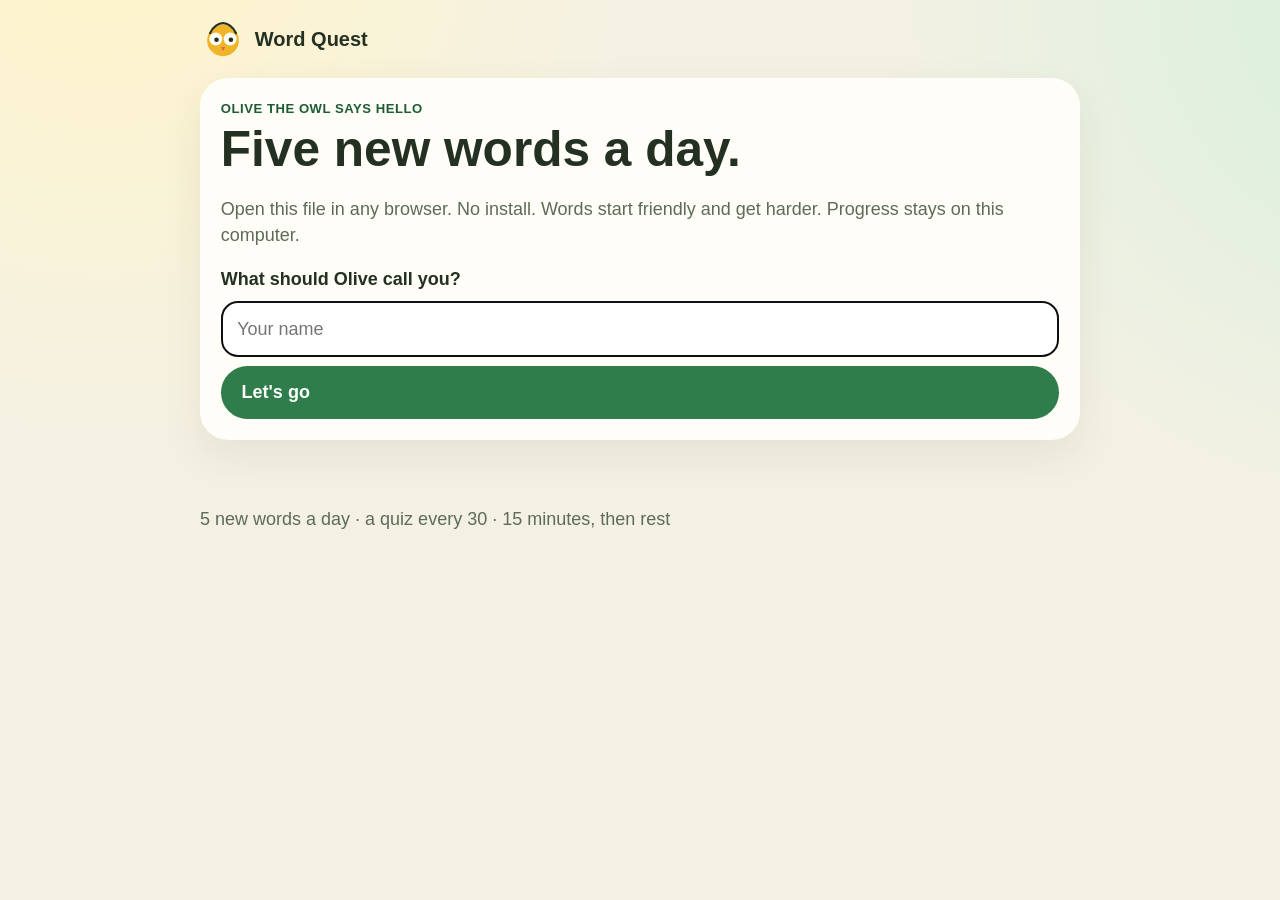
==== index.html @ 21a03671 "Put the playable Word Quest game in index.html. Opening that file in a browser runs the lesson, inst" ====
<!DOCTYPE html>
<html lang="en">
<head>
  <meta charset="utf-8">
  <meta name="viewport" content="width=device-width, initial-scale=1">
  <title>Word Quest</title>
  <link rel="icon" href="data:image/svg+xml,%3Csvg xmlns='http://www.w3.org/2000/svg' viewBox='0 0 64 64'%3E%3Ccircle cx='32' cy='34' r='22' fill='%23f0b429'/%3E%3Ccircle cx='22' cy='32' r='9' fill='%23fffdf8'/%3E%3Ccircle cx='42' cy='32' r='9' fill='%23fffdf8'/%3E%3Ccircle cx='23' cy='33' r='3.2' fill='%23243022'/%3E%3Ccircle cx='43' cy='33' r='3.2' fill='%23243022'/%3E%3Cpath d='M29 43h6l-3 6z' fill='%23e36a45'/%3E%3C/svg%3E">
  <style>
:root {
  --ink: #243022;
  --muted: #5d6b59;
  --paper: #f4f1e4;
  --card: #fffdf8;
  --line: #e3dcc4;
  --leaf: #2f7d4a;
  --leaf-dark: #1d5c34;
  --sun: #f0b429;
  --coral: #e36a45;
  --sky: #d9eef8;
  --shadow: 0 16px 40px rgba(70, 55, 20, 0.08);
}

* { box-sizing: border-box; }

body {
  margin: 0;
  min-height: 100vh;
  color: var(--ink);
  font-family: "Trebuchet MS", "Segoe UI", sans-serif;
  font-size: 1.125rem;
  line-height: 1.45;
  background:
    radial-gradient(circle at 8% -10%, #fff4c8 0, transparent 36%),
    radial-gradient(circle at 110% 0, #d7f0dc 0, transparent 32%),
    var(--paper);
}

button, input { font: inherit; }
button { cursor: pointer; }
a { color: var(--leaf-dark); }

.skip {
  position: absolute;
  left: 1rem;
  top: -4rem;
  background: var(--ink);
  color: white;
  padding: 0.5rem 0.8rem;
}

.skip:focus { top: 0.5rem; }

.top, main, .foot {
  max-width: 920px;
  margin: 0 auto;
  padding-left: 1.25rem;
  padding-right: 1.25rem;
}

.top {
  display: flex;
  align-items: center;
  gap: 0.8rem;
  flex-wrap: wrap;
  padding-top: 1rem;
}

.brand, .nav button, .linkish {
  background: none;
  border: 0;
  color: var(--ink);
  font-weight: 800;
}

.brand { display: flex; align-items: center; gap: 0.55rem; font-size: 1.25rem; padding: 0; }
.owl { width: 46px; height: 46px; }
.nav { display: flex; gap: 0.4rem; }
.nav button {
  background: rgba(255, 255, 255, 0.7);
  border-radius: 999px;
  padding: 0.35rem 0.8rem;
}

.timer {
  margin-left: auto;
  min-width: 148px;
  background: var(--card);
  border-radius: 18px;
  padding: 0.45rem 0.7rem 0.55rem;
  box-shadow: var(--shadow);
}
.timer-top { display: flex; justify-content: space-between; font-weight: 800; }
.track { margin-top: 0.35rem; height: 8px; background: #efe7d2; border-radius: 999px; overflow: hidden; }
.bar { height: 100%; width: 100%; background: var(--leaf); }
.timer.is-low strong, .timer.is-low .bar { color: var(--coral); }
.timer.is-low .bar { background: var(--coral); }

main { padding-top: 1rem; padding-bottom: 2rem; }

.card, .hero-card, .word-card {
  background: var(--card);
  border-radius: 28px;
  box-shadow: var(--shadow);
  padding: 1.3rem;
  margin: 0 0 1rem;
}

h1, h2, h3 { line-height: 1.15; margin: 0.2rem 0 0.6rem; }
h1 { font-size: clamp(2rem, 5vw, 3.1rem); }
.word { font-size: clamp(2.7rem, 8vw, 4.6rem); letter-spacing: -0.04em; margin: 0.2rem 0; }
.kicker { margin: 0; font-weight: 800; letter-spacing: 0.04em; text-transform: uppercase; font-size: 0.82rem; color: var(--leaf-dark); }
.lead, .muted { color: var(--muted); }
.streak { font-weight: 800; }

.primary, .secondary, .choice, .hear {
  border: 0;
  border-radius: 999px;
  font-weight: 800;
}
.primary, .secondary { display: inline-flex; padding: 0.85rem 1.3rem; text-decoration: none; }
.primary { background: var(--leaf); color: white; }
.secondary { background: var(--sky); color: var(--ink); }
.hear { background: var(--sun); padding: 0.45rem 0.9rem; }

.stack { display: grid; gap: 0.55rem; }
.stack label { font-weight: 800; }
input[type="text"], input[type="search"], input:not([type]) {
  width: 100%;
  padding: 0.8rem 0.9rem;
  border-radius: 16px;
  border: 2px solid var(--line);
}

.choices { display: grid; gap: 0.65rem; }
.choice {
  text-align: left;
  background: white;
  border: 2px solid var(--line);
  border-radius: 18px;
  padding: 0.9rem 1rem;
}
.choice:hover, .choice:focus-visible { border-color: var(--leaf); background: #f3fbf5; }
.choice.shake { animation: shake 0.35s linear; }

.banner { border-radius: 16px; padding: 0.75rem 0.9rem; font-weight: 800; }
.banner.good { background: #e5f7ea; }
.banner.level { background: #fff1c9; }
.banner.bad { background: #ffe4dc; }

.dots { list-style: none; display: flex; gap: 0.45rem; padding: 0; margin: 0 0 1rem; flex-wrap: wrap; }
.dots li {
  width: 2.1rem; height: 2.1rem; border-radius: 50%;
  display: grid; place-items: center; font-weight: 800; background: #efe6cf;
}
.dots li.done { background: var(--leaf); color: white; }
.dots li.now { background: var(--sun); }

.stat-row { display: grid; grid-template-columns: repeat(3, 1fr); gap: 0.7rem; margin-bottom: 1rem; }
.stat-row article { background: var(--card); border-radius: 22px; padding: 0.9rem; box-shadow: var(--shadow); }
.stat-row strong { display: block; font-size: 1.8rem; }
.stat-row span { color: var(--muted); font-weight: 700; }

.path { list-style: none; padding: 0; margin: 0.6rem 0 0; display: grid; grid-template-columns: repeat(3, 1fr); gap: 0.6rem; }
.path li { border: 2px dashed var(--line); border-radius: 18px; padding: 0.7rem; background: #fffaf0; }
.path li.current { border-style: solid; border-color: var(--leaf); background: #f1fbf4; }
.path li.locked { opacity: 0.55; }
.path b, .path span { display: block; }
.path span { color: var(--muted); }

.pips { display: flex; gap: 0.3rem; }
.pips i { width: 0.85rem; height: 0.85rem; border-radius: 50%; background: #eadfbe; display: block; }
.pips i.on { background: var(--leaf); }
.pron { margin: 0.2rem 0; font-weight: 800; color: var(--muted); }
blockquote, .example { margin: 1rem 0; padding: 0.8rem 1rem; background: var(--sky); border-radius: 18px; }
.peek summary { cursor: pointer; font-weight: 800; }
.chips { display: flex; flex-wrap: wrap; gap: 0.4rem; padding: 0; list-style: none; }
.chips li, .chips button { background: #f6f0df; border-radius: 999px; padding: 0.25rem 0.7rem; font-weight: 800; border: 0; }
.review { border-top: 1px solid var(--line); padding: 0.7rem 0; }
.review summary { cursor: pointer; font-weight: 800; font-size: 1.25rem; }
.result { margin: 0.7rem 0; border-radius: 16px; padding: 0.8rem 1rem; }
.result.ok { background: #f3faf4; }
.result.miss { background: #fff7f4; }
.foot { display: flex; justify-content: space-between; gap: 1rem; flex-wrap: wrap; color: var(--muted); padding-bottom: 2rem; }
.linkish { color: var(--leaf-dark); text-decoration: underline; padding: 0; }

.sparkle-layer { position: fixed; inset: 0; pointer-events: none; z-index: 30; overflow: hidden; }
.spark {
  position: fixed;
  font-size: 1.15rem;
  animation: burst 720ms ease-out forwards;
}
@keyframes burst {
  to { transform: translate(var(--dx), var(--dy)) scale(0.3) rotate(140deg); opacity: 0; }
}
@keyframes shake {
  20% { transform: translateX(-6px); }
  40% { transform: translateX(6px); }
  60% { transform: translateX(-4px); }
  80% { transform: translateX(4px); }
}

@media (max-width: 700px) {
  .stat-row, .path { grid-template-columns: 1fr; }
  .timer { margin-left: 0; }
}
@media (prefers-reduced-motion: reduce) {
  .spark, .choice.shake { animation: none; }
}

  </style>
</head>
<body>
  <div id="sparkles" class="sparkle-layer" aria-hidden="true"></div>
  <a class="skip" href="#app">Skip to the words</a>
  <header class="top">
    <button class="brand" type="button" data-go="home">
      <svg class="owl" viewBox="0 0 64 64" aria-hidden="true">
        <circle cx="32" cy="34" r="22" fill="#f0b429"/>
        <circle cx="22" cy="32" r="9" fill="#fffdf8"/>
        <circle cx="42" cy="32" r="9" fill="#fffdf8"/>
        <circle cx="23" cy="33" r="3.2" fill="#243022"/>
        <circle cx="43" cy="33" r="3.2" fill="#243022"/>
        <path d="M29 43h6l-3 6z" fill="#e36a45"/>
        <path d="M14 24c4-10 12-14 18-14s14 4 18 14" fill="none" stroke="#243022" stroke-width="3" stroke-linecap="round"/>
      </svg>
      <span>Word Quest</span>
    </button>
    <nav id="nav" class="nav" hidden aria-label="Pages"></nav>
    <div class="timer" id="timer" hidden>
      <div class="timer-top"><span>Time left</span><strong data-clock>15:00</strong></div>
      <div class="track" aria-hidden="true"><div class="bar" data-bar></div></div>
    </div>
  </header>
  <main id="app"></main>
  <footer class="foot">
    <p>5 new words a day · a quiz every 30 · 15 minutes, then rest</p>
    <p id="who"></p>
  </footer>
  <script>
var WORDQUEST_DATA = {"levels":{"1":{"name":"Seedling","emoji":"\ud83c\udf31","blurb":"Friendly words you can picture, hear, or feel."},"2":{"name":"Sprout","emoji":"\ud83c\udf3f","blurb":"A little richer, with stronger actions and feelings."},"3":{"name":"Explorer","emoji":"\ud83e\udded","blurb":"Bigger ideas you can use in stories and school."},"4":{"name":"Scholar","emoji":"\ud83d\udcda","blurb":"Precise words you will meet in class."},"5":{"name":"Champion","emoji":"\ud83c\udfc6","blurb":"Careful meanings for ideas that are harder to see."},"6":{"name":"Word Wizard","emoji":"\u2728","blurb":"Rare words that make a powerful vocabulary."}},"decoys":["A sandwich with too much mustard.","The sound a car makes when it will not start.","A pair of shoes that are both for the left foot.","A map of a pretend planet.","The rules for a game that nobody plays.","A pencil that only writes underwater.","A hat made entirely of spaghetti.","The last name of a famous mountain goat.","A clock that runs backward on purpose.","A song you can only hum on Tuesdays.","A backpack that eats homework for real.","The color of an invisible bicycle."],"words":[{"text":"bold","part_of_speech":"adjective","pronunciation":"BOLD","meaning":"Not afraid to stand out or try something.","tip":"Think: daring.","example":"It was bold of Mia to raise her hand first.","level":1,"sequence":1},{"text":"damp","part_of_speech":"adjective","pronunciation":"DAMP","meaning":"A little bit wet, but not soaking.","tip":"Think: slightly wet.","example":"The towel was still damp after the picnic.","level":1,"sequence":2},{"text":"cozy","part_of_speech":"adjective","pronunciation":"KOH-zee","meaning":"Warm, comfortable, and safe.","tip":"Think: snug.","example":"The cozy blanket made the storm feel far away.","level":1,"sequence":3},{"text":"feast","part_of_speech":"noun","pronunciation":"FEEST","meaning":"A big, special meal.","tip":"Think: a banquet.","example":"The family sat down to a feast after the game.","level":1,"sequence":4},{"text":"glance","part_of_speech":"noun","pronunciation":"GLANS","meaning":"A very quick look.","tip":"Think: a peek.","example":"A glance at the clock told Omar he was almost late.","level":1,"sequence":5},{"text":"brave","part_of_speech":"adjective","pronunciation":"BRAYV","meaning":"Ready to do something even when you feel scared.","tip":"Think: courageous.","example":"Sam was brave and read his poem to the whole class.","level":1,"sequence":6},{"text":"gentle","part_of_speech":"adjective","pronunciation":"JEN-tul","meaning":"Kind and soft, not rough.","tip":"Think: tender.","example":"Be gentle when you hold the new kitten.","level":1,"sequence":7},{"text":"honest","part_of_speech":"adjective","pronunciation":"ON-ist","meaning":"Telling the truth, even when it is hard.","tip":"Think: truthful.","example":"It was honest of Priya to say she broke the crayon.","level":1,"sequence":8},{"text":"giggle","part_of_speech":"verb","pronunciation":"GIG-ul","meaning":"To laugh in a silly, quiet way.","tip":"Think: a small laugh.","example":"The joke made the whole table giggle.","level":1,"sequence":9},{"text":"shiver","part_of_speech":"verb","pronunciation":"SHIV-er","meaning":"To shake a little because you are cold or nervous.","tip":"Think: tremble.","example":"I shiver when I first step into the pool.","level":1,"sequence":10},{"text":"whisper","part_of_speech":"verb","pronunciation":"WISS-per","meaning":"To speak very softly so only someone close can hear.","tip":"Think: murmur.","example":"Please whisper in the library so others can read.","level":1,"sequence":11},{"text":"clumsy","part_of_speech":"adjective","pronunciation":"KLUM-zee","meaning":"Likely to bump, drop, or trip by accident.","tip":"Think: awkward.","example":"My clumsy feet knocked over the water cup.","level":1,"sequence":12},{"text":"patient","part_of_speech":"adjective","pronunciation":"PAY-shunt","meaning":"Able to wait without getting upset.","tip":"Think: calm about waiting.","example":"The patient puppy sat until it was time for a treat.","level":1,"sequence":13},{"text":"scribble","part_of_speech":"verb","pronunciation":"SKRIB-ul","meaning":"To write or draw quickly in a messy way.","tip":"Think: scrawl.","example":"I scribble ideas in my notebook before I forget them.","level":1,"sequence":14},{"text":"gleam","part_of_speech":"noun","pronunciation":"GLEEM","meaning":"A small, bright shine.","tip":"Think: a glint.","example":"A gleam of sunlight bounced off the bike bell.","level":1,"sequence":15},{"text":"boast","part_of_speech":"verb","pronunciation":"BOHST","meaning":"To talk too proudly about yourself.","tip":"Think: brag.","example":"He started to boast about his score, and his friends sighed.","level":1,"sequence":16},{"text":"delight","part_of_speech":"noun","pronunciation":"dih-LITE","meaning":"A strong feeling of happiness.","tip":"Think: joy.","example":"The surprise cupcakes were a delight.","level":1,"sequence":17},{"text":"discover","part_of_speech":"verb","pronunciation":"dis-KUV-er","meaning":"To find something for the first time.","tip":"Think: find out.","example":"We discover a new trail every time we visit the park.","level":1,"sequence":18},{"text":"generous","part_of_speech":"adjective","pronunciation":"JEN-er-us","meaning":"Happy to share with others.","tip":"Think: giving.","example":"A generous friend split her snack without being asked.","level":1,"sequence":19},{"text":"huddle","part_of_speech":"verb","pronunciation":"HUD-ul","meaning":"To crowd close together.","tip":"Think: bunch up.","example":"The players huddle to hear the next play.","level":1,"sequence":20},{"text":"timid","part_of_speech":"adjective","pronunciation":"TIM-id","meaning":"Shy and a little afraid to speak up.","tip":"Think: shy.","example":"The timid cat watched the party from under the chair.","level":1,"sequence":21},{"text":"vivid","part_of_speech":"adjective","pronunciation":"VIV-id","meaning":"Very bright, clear, and full of color or detail.","tip":"Think: bright and clear.","example":"She told a vivid story about the lightning storm.","level":1,"sequence":22},{"text":"weary","part_of_speech":"adjective","pronunciation":"WEER-ee","meaning":"Very tired.","tip":"Think: worn out.","example":"After the hike, even the dog looked weary.","level":1,"sequence":23},{"text":"scarce","part_of_speech":"adjective","pronunciation":"SKAIRS","meaning":"Hard to find because there is not enough.","tip":"Think: rare.","example":"Empty seats were scarce at the championship game.","level":1,"sequence":24},{"text":"fragile","part_of_speech":"adjective","pronunciation":"FRAJ-ul","meaning":"Easy to break or hurt.","tip":"Think: delicate.","example":"The fragile ornament needed both hands.","level":1,"sequence":25},{"text":"predict","part_of_speech":"verb","pronunciation":"prih-DIKT","meaning":"To say what you think will happen next.","tip":"Think: forecast.","example":"Can you predict who will win the race?","level":1,"sequence":26},{"text":"splendid","part_of_speech":"adjective","pronunciation":"SPLEN-did","meaning":"Wonderful and impressive.","tip":"Think: magnificent.","example":"The choir gave a splendid concert.","level":1,"sequence":27},{"text":"nimble","part_of_speech":"adjective","pronunciation":"NIM-bul","meaning":"Quick, light, and able to move easily.","tip":"Think: agile.","example":"The nimble goalie reached the high corner.","level":1,"sequence":28},{"text":"curious","part_of_speech":"adjective","pronunciation":"KYUR-ee-us","meaning":"Wanting to know and learn more.","tip":"Think: inquisitive.","example":"A curious question can start a great project.","level":1,"sequence":29},{"text":"enormous","part_of_speech":"adjective","pronunciation":"ee-NOR-mus","meaning":"Very, very big.","tip":"Think: huge.","example":"An enormous pumpkin barely fit in the wagon.","level":1,"sequence":30},{"text":"ancient","part_of_speech":"adjective","pronunciation":"AYN-shunt","meaning":"Very, very old.","tip":"Think: from long ago.","example":"We saw ancient footprints pressed into the rock.","level":2,"sequence":1},{"text":"eager","part_of_speech":"adjective","pronunciation":"EE-ger","meaning":"Really wanting to do something right away.","tip":"Think: keen.","example":"The class was eager to open the science kits.","level":2,"sequence":2},{"text":"gloomy","part_of_speech":"adjective","pronunciation":"GLOO-mee","meaning":"Dark, or feeling sad and dull.","tip":"Think: dreary.","example":"A gloomy sky made the afternoon feel slow.","level":2,"sequence":3},{"text":"sturdy","part_of_speech":"adjective","pronunciation":"STUR-dee","meaning":"Strong and not easy to break or knock over.","tip":"Think: solid.","example":"The sturdy bridge did not shake when we crossed.","level":2,"sequence":4},{"text":"precious","part_of_speech":"adjective","pronunciation":"PRESH-us","meaning":"Very special and worth a lot to you.","tip":"Think: treasured.","example":"That photo is precious because Grandma is in it.","level":2,"sequence":5},{"text":"scatter","part_of_speech":"verb","pronunciation":"SKAT-er","meaning":"To throw or move things in many directions.","tip":"Think: spread out.","example":"Please do not scatter the puzzle pieces off the table.","level":2,"sequence":6},{"text":"brisk","part_of_speech":"adjective","pronunciation":"BRISK","meaning":"Quick, cool, and full of energy.","tip":"Think: energetic.","example":"A brisk walk woke everyone up before school.","level":2,"sequence":7},{"text":"drowsy","part_of_speech":"adjective","pronunciation":"DROW-zee","meaning":"Sleepy and ready to doze.","tip":"Think: sleepy.","example":"The warm bus made Jordan drowsy.","level":2,"sequence":8},{"text":"fierce","part_of_speech":"adjective","pronunciation":"FEERS","meaning":"Strong, wild, and intense.","tip":"Think: ferocious.","example":"A fierce wind pushed against the kite.","level":2,"sequence":9},{"text":"clutter","part_of_speech":"noun","pronunciation":"KLUT-er","meaning":"A messy pile of things in the way.","tip":"Think: mess.","example":"The clutter under the bed spilled into the room.","level":2,"sequence":10},{"text":"triumph","part_of_speech":"noun","pronunciation":"TRY-umf","meaning":"A great win or success.","tip":"Think: victory.","example":"Finishing the hard book was a triumph for Leo.","level":2,"sequence":11},{"text":"cautious","part_of_speech":"adjective","pronunciation":"KAW-shus","meaning":"Careful so you do not get hurt or make a mistake.","tip":"Think: careful.","example":"Be cautious on the wet gym floor.","level":2,"sequence":12},{"text":"vanish","part_of_speech":"verb","pronunciation":"VAN-ish","meaning":"To disappear suddenly.","tip":"Think: disappear.","example":"The rabbit seemed to vanish behind the bush.","level":2,"sequence":13},{"text":"emerge","part_of_speech":"verb","pronunciation":"ee-MERJ","meaning":"To come out where you can be seen.","tip":"Think: come out.","example":"Butterflies emerge when they leave the chrysalis.","level":2,"sequence":14},{"text":"quarrel","part_of_speech":"noun","pronunciation":"KWOR-ul","meaning":"An angry argument.","tip":"Think: a fight with words.","example":"A quarrel over the last cookie ended when they split it.","level":2,"sequence":15},{"text":"absurd","part_of_speech":"adjective","pronunciation":"ub-SURD","meaning":"So silly it does not make sense.","tip":"Think: ridiculous.","example":"The idea of a homework-eating dog is absurd.","level":2,"sequence":16},{"text":"gradual","part_of_speech":"adjective","pronunciation":"GRAD-joo-ul","meaning":"Happening slowly, a little at a time.","tip":"Think: step by step.","example":"The sky made a gradual change from blue to gold.","level":2,"sequence":17},{"text":"thorough","part_of_speech":"adjective","pronunciation":"THUR-oh","meaning":"Complete and careful, without skipping parts.","tip":"Think: complete.","example":"A thorough check found the missing permission slip.","level":2,"sequence":18},{"text":"uneasy","part_of_speech":"adjective","pronunciation":"un-EE-zee","meaning":"A little worried or uncomfortable.","tip":"Think: unsettled.","example":"The creak in the hallway made me uneasy.","level":2,"sequence":19},{"text":"reluctant","part_of_speech":"adjective","pronunciation":"rih-LUK-tunt","meaning":"Not wanting to do something.","tip":"Think: unwilling.","example":"I was reluctant to jump, but the water looked fun.","level":2,"sequence":20},{"text":"imitate","part_of_speech":"verb","pronunciation":"IM-ih-tayt","meaning":"To copy the way someone acts or sounds.","tip":"Think: copy.","example":"Parrots can imitate a whistle almost perfectly.","level":2,"sequence":21},{"text":"linger","part_of_speech":"verb","pronunciation":"LING-ger","meaning":"To stay somewhere longer than you need to.","tip":"Think: stay on.","example":"Fans linger by the field to cheer one more time.","level":2,"sequence":22},{"text":"abundant","part_of_speech":"adjective","pronunciation":"uh-BUN-dunt","meaning":"More than enough; plentiful.","tip":"Think: plentiful.","example":"Apples were abundant after the rainy spring.","level":2,"sequence":23},{"text":"peculiar","part_of_speech":"adjective","pronunciation":"puh-KYOO-lyur","meaning":"Strange or unusual in an interesting way.","tip":"Think: odd.","example":"The soup had a peculiar smell, like cinnamon and pickles.","level":2,"sequence":24},{"text":"hesitate","part_of_speech":"verb","pronunciation":"HEZ-ih-tayt","meaning":"To pause because you are not sure.","tip":"Think: pause.","example":"Do not hesitate to ask if the directions are confusing.","level":2,"sequence":25},{"text":"mischievous","part_of_speech":"adjective","pronunciation":"MIS-chuh-vus","meaning":"Playfully naughty.","tip":"Think: up to tricks.","example":"The mischievous puppy hid one shoe under the couch.","level":2,"sequence":26},{"text":"frantic","part_of_speech":"adjective","pronunciation":"FRAN-tik","meaning":"Wildly hurried or worried.","tip":"Think: panicked.","example":"We made a frantic search for the lost library book.","level":2,"sequence":27},{"text":"ordeal","part_of_speech":"noun","pronunciation":"or-DEEL","meaning":"A very hard experience you have to get through.","tip":"Think: a tough trial.","example":"Moving schools felt like an ordeal until he found friends.","level":2,"sequence":28},{"text":"yearn","part_of_speech":"verb","pronunciation":"YURN","meaning":"To want something very deeply.","tip":"Think: long for.","example":"On rainy days I yearn for the sunny soccer field.","level":2,"sequence":29},{"text":"jubilant","part_of_speech":"adjective","pronunciation":"JOO-buh-lunt","meaning":"Full of joy and ready to celebrate.","tip":"Think: overjoyed.","example":"The jubilant team sang all the way back to the bus.","level":2,"sequence":30},{"text":"observe","part_of_speech":"verb","pronunciation":"ub-ZURV","meaning":"To watch carefully so you notice details.","tip":"Think: watch closely.","example":"Scientists observe how the plants lean toward the window.","level":3,"sequence":1},{"text":"dramatic","part_of_speech":"adjective","pronunciation":"druh-MAT-ik","meaning":"Sudden, exciting, or full of strong feeling.","tip":"Think: theatrical.","example":"The play had a dramatic ending with the lights going out.","level":3,"sequence":2},{"text":"evidence","part_of_speech":"noun","pronunciation":"EV-ih-duns","meaning":"Facts or clues that show something is true.","tip":"Think: proof.","example":"Muddy footprints were evidence that someone used the side door.","level":3,"sequence":3},{"text":"consequence","part_of_speech":"noun","pronunciation":"KON-sih-kwens","meaning":"What happens because of an action.","tip":"Think: a result.","example":"A consequence of skipping practice is a slower race.","level":3,"sequence":4},{"text":"accurate","part_of_speech":"adjective","pronunciation":"AK-yuh-rit","meaning":"Exactly right, with no mistakes.","tip":"Think: correct.","example":"An accurate measurement helps the bridge stay straight.","level":3,"sequence":5},{"text":"unique","part_of_speech":"adjective","pronunciation":"yoo-NEEK","meaning":"One of a kind; nothing else is exactly like it.","tip":"Think: unlike any other.","example":"Your fingerprint is unique.","level":3,"sequence":6},{"text":"humble","part_of_speech":"adjective","pronunciation":"HUM-bul","meaning":"Not showing off, even if you are good at something.","tip":"Think: modest.","example":"The humble captain thanked the whole team for the win.","level":3,"sequence":7},{"text":"genuine","part_of_speech":"adjective","pronunciation":"JEN-yoo-in","meaning":"Real and sincere, not fake.","tip":"Think: sincere.","example":"She gave a genuine apology and helped clean up.","level":3,"sequence":8},{"text":"persuade","part_of_speech":"verb","pronunciation":"per-SWAYD","meaning":"To give reasons that convince someone.","tip":"Think: convince.","example":"Can you persuade the group to try your game idea?","level":3,"sequence":9},{"text":"tactic","part_of_speech":"noun","pronunciation":"TAK-tik","meaning":"A planned way of reaching a goal.","tip":"Think: a strategy.","example":"Passing to the open player was a smart tactic.","level":3,"sequence":10},{"text":"ambitious","part_of_speech":"adjective","pronunciation":"am-BISH-us","meaning":"Wanting to reach a big goal.","tip":"Think: reaching high.","example":"The ambitious project was a model of the whole town.","level":3,"sequence":11},{"text":"diligent","part_of_speech":"adjective","pronunciation":"DIL-ih-junt","meaning":"Working carefully and steadily.","tip":"Think: hardworking.","example":"Diligent practice turned the wobbly song into music.","level":3,"sequence":12},{"text":"optimistic","part_of_speech":"adjective","pronunciation":"op-tuh-MIS-tik","meaning":"Expecting things to turn out well.","tip":"Think: hopeful.","example":"Even after the rain delay, the coach stayed optimistic.","level":3,"sequence":13},{"text":"compassionate","part_of_speech":"adjective","pronunciation":"kum-PASH-uh-nit","meaning":"Caring when someone else is hurting.","tip":"Think: kindhearted.","example":"A compassionate classmate sat with the new student at lunch.","level":3,"sequence":14},{"text":"anticipate","part_of_speech":"verb","pronunciation":"an-TISS-ih-payt","meaning":"To expect something and get ready for it.","tip":"Think: prepare for.","example":"We anticipate a big crowd, so we set extra chairs.","level":3,"sequence":15},{"text":"contradict","part_of_speech":"verb","pronunciation":"kon-truh-DIKT","meaning":"To say the opposite of what someone else said.","tip":"Think: disagree with.","example":"Please do not contradict the safety rule about helmets.","level":3,"sequence":16},{"text":"justify","part_of_speech":"verb","pronunciation":"JUS-tuh-fy","meaning":"To give a good reason for something.","tip":"Think: defend with a reason.","example":"How can you justify spending all your allowance on stickers?","level":3,"sequence":17},{"text":"solemn","part_of_speech":"adjective","pronunciation":"SOL-um","meaning":"Very serious and quiet.","tip":"Think: grave.","example":"The hall was solemn during the moment of silence.","level":3,"sequence":18},{"text":"resent","part_of_speech":"verb","pronunciation":"rih-ZENT","meaning":"To feel upset that something is unfair.","tip":"Think: feel bitter about.","example":"I resent doing every chore while my brother plays.","level":3,"sequence":19},{"text":"versatile","part_of_speech":"adjective","pronunciation":"VUR-suh-til","meaning":"Able to do many different things well.","tip":"Think: flexible.","example":"A versatile player can defend and shoot.","level":3,"sequence":20},{"text":"elaborate","part_of_speech":"adjective","pronunciation":"ih-LAB-uh-rit","meaning":"Having lots of careful details.","tip":"Think: detailed.","example":"The elaborate costume had lights sewn into the cape.","level":3,"sequence":21},{"text":"illuminate","part_of_speech":"verb","pronunciation":"ih-LOO-mih-nayt","meaning":"To light something up, or to make an idea clear.","tip":"Think: light up.","example":"Lanterns illuminate the path through the camp.","level":3,"sequence":22},{"text":"persevere","part_of_speech":"verb","pronunciation":"pur-suh-VEER","meaning":"To keep trying even when it is hard.","tip":"Think: persist.","example":"If the code fails, persevere and test one piece at a time.","level":3,"sequence":23},{"text":"plausible","part_of_speech":"adjective","pronunciation":"PLAW-zih-bul","meaning":"Seeming possible and believable.","tip":"Think: reasonable.","example":"A broken alarm is a plausible reason for being late.","level":3,"sequence":24},{"text":"impartial","part_of_speech":"adjective","pronunciation":"im-PAR-shul","meaning":"Fair to everyone and not taking sides.","tip":"Think: neutral.","example":"An impartial judge listens to both teams.","level":3,"sequence":25},{"text":"nostalgic","part_of_speech":"adjective","pronunciation":"nuh-STAL-jik","meaning":"Wishing for a happy time in the past.","tip":"Think: wistful about the past.","example":"Old class photos made the teacher nostalgic.","level":3,"sequence":26},{"text":"bewilder","part_of_speech":"verb","pronunciation":"bih-WIL-der","meaning":"To confuse someone a lot.","tip":"Think: puzzle completely.","example":"The twisting instructions bewilder anyone who skips a step.","level":3,"sequence":27},{"text":"meticulous","part_of_speech":"adjective","pronunciation":"muh-TIK-yuh-lus","meaning":"Extremely careful about small details.","tip":"Think: painstaking.","example":"The meticulous drawing showed every scale on the dragon.","level":3,"sequence":28},{"text":"formidable","part_of_speech":"adjective","pronunciation":"FOR-mih-duh-bul","meaning":"Impressive and difficult to beat because it is so strong.","tip":"Think: daunting.","example":"The final level is a formidable maze.","level":3,"sequence":29},{"text":"interpret","part_of_speech":"verb","pronunciation":"in-TUR-prit","meaning":"To explain what something means.","tip":"Think: explain the meaning.","example":"How do you interpret the ending of the story?","level":3,"sequence":30},{"text":"clarify","part_of_speech":"verb","pronunciation":"KLAIR-ih-fy","meaning":"To make something easier to understand.","tip":"Think: make clear.","example":"Can you clarify which page we should read?","level":4,"sequence":1},{"text":"abrupt","part_of_speech":"adjective","pronunciation":"uh-BRUPT","meaning":"Sudden and unexpected.","tip":"Think: sudden.","example":"The song came to an abrupt stop when the power blinked.","level":4,"sequence":2},{"text":"convey","part_of_speech":"verb","pronunciation":"kun-VAY","meaning":"To communicate an idea or feeling.","tip":"Think: get across.","example":"Her smile helped convey that she was proud, not angry.","level":4,"sequence":3},{"text":"emphasize","part_of_speech":"verb","pronunciation":"EM-fuh-size","meaning":"To show that something is especially important.","tip":"Think: stress.","example":"The teacher will emphasize the safety steps before the lab.","level":4,"sequence":4},{"text":"feasible","part_of_speech":"adjective","pronunciation":"FEE-zih-bul","meaning":"Possible to do with the time and tools you have.","tip":"Think: doable.","example":"Building a small robot in a week is feasible if we share jobs.","level":4,"sequence":5},{"text":"relevant","part_of_speech":"adjective","pronunciation":"REL-uh-vunt","meaning":"Connected to the topic that matters right now.","tip":"Think: to the point.","example":"Please keep your example relevant to the question.","level":4,"sequence":6},{"text":"significant","part_of_speech":"adjective","pronunciation":"sig-NIF-ih-kunt","meaning":"Important enough to matter.","tip":"Think: major.","example":"A significant change in the plan means we start over.","level":4,"sequence":7},{"text":"perspective","part_of_speech":"noun","pronunciation":"per-SPEK-tiv","meaning":"A way of looking at something.","tip":"Think: point of view.","example":"From the baby's perspective, the chair is a mountain.","level":4,"sequence":8},{"text":"concise","part_of_speech":"adjective","pronunciation":"kun-SISE","meaning":"Saying what you mean in just a few words.","tip":"Think: brief and clear.","example":"A concise answer can be better than a long one.","level":4,"sequence":9},{"text":"coherent","part_of_speech":"adjective","pronunciation":"koh-HEER-unt","meaning":"Clear and connected from start to finish.","tip":"Think: logical.","example":"Her coherent speech moved from problem to plan to result.","level":4,"sequence":10},{"text":"credible","part_of_speech":"adjective","pronunciation":"KRED-ih-bul","meaning":"Believable and trustworthy.","tip":"Think: believable.","example":"A credible report names where the facts came from.","level":4,"sequence":11},{"text":"articulate","part_of_speech":"adjective","pronunciation":"ar-TIK-yuh-lit","meaning":"Able to explain ideas clearly.","tip":"Think: well-spoken.","example":"An articulate guide made the museum easy to follow.","level":4,"sequence":12},{"text":"analogy","part_of_speech":"noun","pronunciation":"uh-NAL-uh-jee","meaning":"A comparison that helps explain an idea.","tip":"Think: a comparison.","example":"The teacher used an analogy between the heart and a pump.","level":4,"sequence":13},{"text":"imply","part_of_speech":"verb","pronunciation":"im-PLY","meaning":"To suggest something without saying it directly.","tip":"Think: hint.","example":"Dark clouds imply that we should bring jackets.","level":4,"sequence":14},{"text":"deduce","part_of_speech":"verb","pronunciation":"dih-DOOS","meaning":"To figure something out from clues.","tip":"Think: conclude.","example":"From the muddy cleats, we can deduce who played outside.","level":4,"sequence":15},{"text":"hypothesis","part_of_speech":"noun","pronunciation":"hy-POTH-uh-sis","meaning":"A careful guess you can test.","tip":"Think: a testable idea.","example":"My hypothesis is that plants grow faster in the sunny window.","level":4,"sequence":16},{"text":"objective","part_of_speech":"adjective","pronunciation":"ub-JEK-tiv","meaning":"Based on facts, not personal feelings.","tip":"Think: fair and factual.","example":"A good referee is objective and does not favor one team.","level":4,"sequence":17},{"text":"tentative","part_of_speech":"adjective","pronunciation":"TEN-tuh-tiv","meaning":"Not final; still unsure.","tip":"Think: provisional.","example":"We made a tentative plan in case the rain stops.","level":4,"sequence":18},{"text":"subtle","part_of_speech":"adjective","pronunciation":"SUT-ul","meaning":"Not obvious; you notice it only if you look closely.","tip":"Think: understated.","example":"There is a subtle difference between the two shades of blue.","level":4,"sequence":19},{"text":"speculate","part_of_speech":"verb","pronunciation":"SPEK-yuh-layt","meaning":"To guess without having all the facts.","tip":"Think: guess.","example":"Do not speculate about the ending until you finish the book.","level":4,"sequence":20},{"text":"inevitable","part_of_speech":"adjective","pronunciation":"in-EV-ih-tuh-bul","meaning":"Sure to happen; it cannot be avoided.","tip":"Think: unavoidable.","example":"If you never charge the tablet, a dead battery is inevitable.","level":4,"sequence":21},{"text":"intricate","part_of_speech":"adjective","pronunciation":"IN-trih-kit","meaning":"Full of many small, connected parts.","tip":"Think: complex.","example":"The intricate knot took patience to untie.","level":4,"sequence":22},{"text":"negotiate","part_of_speech":"verb","pronunciation":"nih-GOH-shee-ayt","meaning":"To talk until both sides can agree.","tip":"Think: work out a deal.","example":"The siblings negotiate who washes dishes and who dries.","level":4,"sequence":23},{"text":"ambiguous","part_of_speech":"adjective","pronunciation":"am-BIG-yoo-us","meaning":"Unclear because it could mean more than one thing.","tip":"Think: unclear.","example":"The note was ambiguous, so nobody knew which field to use.","level":4,"sequence":24},{"text":"advocate","part_of_speech":"verb","pronunciation":"AD-vuh-kayt","meaning":"To speak up in support of a person or idea.","tip":"Think: support publicly.","example":"The class will advocate for a longer recess.","level":4,"sequence":25},{"text":"scrutinize","part_of_speech":"verb","pronunciation":"SKROO-tuh-nize","meaning":"To examine something very carefully.","tip":"Think: inspect closely.","example":"Scrutinize the map before you choose a trail.","level":4,"sequence":26},{"text":"undermine","part_of_speech":"verb","pronunciation":"un-der-MINE","meaning":"To slowly weaken something.","tip":"Think: weaken from below.","example":"Whispering during speeches can undermine the speaker's confidence.","level":4,"sequence":27},{"text":"validate","part_of_speech":"verb","pronunciation":"VAL-ih-dayt","meaning":"To show that something is true or acceptable.","tip":"Think: confirm.","example":"The second experiment helped validate our results.","level":4,"sequence":28},{"text":"bias","part_of_speech":"noun","pronunciation":"BY-us","meaning":"An unfair lean toward one side.","tip":"Think: prejudice.","example":"A bias for your best friend can make a game unfair.","level":4,"sequence":29},{"text":"lucid","part_of_speech":"adjective","pronunciation":"LOO-sid","meaning":"Clear and easy to understand.","tip":"Think: crystal clear.","example":"Her lucid directions got us to the museum without a wrong turn.","level":4,"sequence":30},{"text":"acquire","part_of_speech":"verb","pronunciation":"uh-KWIRE","meaning":"To get or gain something, often by effort.","tip":"Think: obtain.","example":"You acquire new skills each time you practice.","level":5,"sequence":1},{"text":"enhance","part_of_speech":"verb","pronunciation":"en-HANS","meaning":"To improve something or make it better.","tip":"Think: improve.","example":"A strong title can enhance a story.","level":5,"sequence":2},{"text":"crucial","part_of_speech":"adjective","pronunciation":"KROO-shul","meaning":"Extremely important.","tip":"Think: essential.","example":"Water is crucial on a long hike.","level":5,"sequence":3},{"text":"depict","part_of_speech":"verb","pronunciation":"dih-PIKT","meaning":"To show or describe something in a picture or story.","tip":"Think: portray.","example":"The mural will depict kids planting trees.","level":5,"sequence":4},{"text":"conventional","part_of_speech":"adjective","pronunciation":"kun-VEN-shuh-nul","meaning":"Following the usual way of doing something.","tip":"Think: traditional.","example":"A conventional sandwich uses bread, but wraps are fun too.","level":5,"sequence":5},{"text":"comprehensive","part_of_speech":"adjective","pronunciation":"kom-prih-HEN-siv","meaning":"Including nearly everything important.","tip":"Think: complete.","example":"The comprehensive checklist named every supply for camp.","level":5,"sequence":6},{"text":"dilemma","part_of_speech":"noun","pronunciation":"dih-LEM-uh","meaning":"A choice between two difficult options.","tip":"Think: a tough choice.","example":"Sharing one ticket was a dilemma for the two friends.","level":5,"sequence":7},{"text":"deter","part_of_speech":"verb","pronunciation":"dih-TUR","meaning":"To discourage someone from doing something.","tip":"Think: discourage.","example":"A loud alarm can deter a raccoon from the trash bin.","level":5,"sequence":8},{"text":"eloquent","part_of_speech":"adjective","pronunciation":"EL-uh-kwunt","meaning":"Speaking in a clear, beautiful, and persuasive way.","tip":"Think: gracefully persuasive.","example":"Her eloquent speech changed the vote.","level":5,"sequence":9},{"text":"enduring","part_of_speech":"adjective","pronunciation":"en-DOOR-ing","meaning":"Lasting for a long time.","tip":"Think: long-lasting.","example":"Their enduring friendship started in kindergarten.","level":5,"sequence":10},{"text":"abstract","part_of_speech":"adjective","pronunciation":"AB-strakt","meaning":"About ideas, not physical things you can touch.","tip":"Think: not concrete.","example":"Fairness is an abstract idea, but you can see it in a fair game.","level":5,"sequence":11},{"text":"adept","part_of_speech":"adjective","pronunciation":"uh-DEPT","meaning":"Very skilled at something.","tip":"Think: expert.","example":"She is adept at solving the cube in under a minute.","level":5,"sequence":12},{"text":"benevolent","part_of_speech":"adjective","pronunciation":"buh-NEV-uh-lunt","meaning":"Wanting to do good for others.","tip":"Think: kindly.","example":"A benevolent neighbor shovels the sidewalk for everyone.","level":5,"sequence":13},{"text":"candid","part_of_speech":"adjective","pronunciation":"KAN-did","meaning":"Honest and open, even when it is uncomfortable.","tip":"Think: frank.","example":"Give me your candid opinion of the story's ending.","level":5,"sequence":14},{"text":"concur","part_of_speech":"verb","pronunciation":"kun-KUR","meaning":"To agree.","tip":"Think: agree.","example":"The judges concur that both projects deserve a ribbon.","level":5,"sequence":15},{"text":"contemplate","part_of_speech":"verb","pronunciation":"KON-tem-playt","meaning":"To think about something deeply.","tip":"Think: ponder.","example":"I contemplate my move before I touch a chess piece.","level":5,"sequence":16},{"text":"criterion","part_of_speech":"noun","pronunciation":"kry-TEER-ee-un","meaning":"A standard you use to judge something.","tip":"Think: a standard.","example":"One criterion for the poster contest is neat lettering.","level":5,"sequence":17},{"text":"deficient","part_of_speech":"adjective","pronunciation":"dih-FISH-unt","meaning":"Missing something that is needed.","tip":"Think: lacking.","example":"A lunch with no protein is deficient for a long practice.","level":5,"sequence":18},{"text":"discreet","part_of_speech":"adjective","pronunciation":"dih-SKEET","meaning":"Careful not to attract attention or embarrass someone.","tip":"Think: tactful. Not the same as discrete.","example":"Be discreet if you remind a friend about a zipper.","level":5,"sequence":19},{"text":"anomaly","part_of_speech":"noun","pronunciation":"uh-NOM-uh-lee","meaning":"Something that does not fit the usual pattern.","tip":"Think: an odd exception.","example":"Snow in June would be an anomaly here.","level":5,"sequence":20},{"text":"apprehensive","part_of_speech":"adjective","pronunciation":"ap-rih-HEN-siv","meaning":"Nervous about what might happen.","tip":"Think: uneasy.","example":"I feel apprehensive before the spelling bee, then I breathe.","level":5,"sequence":21},{"text":"arbitrary","part_of_speech":"adjective","pronunciation":"AR-bih-trair-ee","meaning":"Chosen for no clear reason.","tip":"Think: random.","example":"The rule felt arbitrary because nobody could explain it.","level":5,"sequence":22},{"text":"alleviate","part_of_speech":"verb","pronunciation":"uh-LEE-vee-ayt","meaning":"To make pain or trouble less severe.","tip":"Think: ease.","example":"A cold cloth can alleviate a headache.","level":5,"sequence":23},{"text":"adversity","part_of_speech":"noun","pronunciation":"ad-VER-sih-tee","meaning":"A hard time or serious difficulty.","tip":"Think: hardship.","example":"The team showed heart during adversity, even after two losses.","level":5,"sequence":24},{"text":"aesthetic","part_of_speech":"adjective","pronunciation":"es-THET-ik","meaning":"Related to beauty and how things look.","tip":"Think: artistic.","example":"The poster has a strong aesthetic of bright shapes.","level":5,"sequence":25},{"text":"complacent","part_of_speech":"adjective","pronunciation":"kum-PLAY-sunt","meaning":"Too satisfied, so you stop trying to improve.","tip":"Think: smug and stuck.","example":"Do not get complacent after one good grade.","level":5,"sequence":26},{"text":"empirical","part_of_speech":"adjective","pronunciation":"em-PEER-ih-kul","meaning":"Based on what you can observe or test.","tip":"Think: from evidence.","example":"We need empirical results, not just a guess.","level":5,"sequence":27},{"text":"ephemeral","part_of_speech":"adjective","pronunciation":"ih-FEM-er-ul","meaning":"Lasting for only a short time.","tip":"Think: fleeting.","example":"Chalk art is ephemeral because the rain washes it away.","level":5,"sequence":28},{"text":"conspicuous","part_of_speech":"adjective","pronunciation":"kun-SPIK-yoo-us","meaning":"Very easy to notice.","tip":"Think: obvious.","example":"The red backpack was conspicuous in the pile of black ones.","level":5,"sequence":29},{"text":"exacerbate","part_of_speech":"verb","pronunciation":"ig-ZAS-er-bayt","meaning":"To make a problem worse.","tip":"Think: worsen.","example":"Scratching a mosquito bite can exacerbate the itch.","level":5,"sequence":30},{"text":"wary","part_of_speech":"adjective","pronunciation":"WAIR-ee","meaning":"Careful because you sense possible trouble.","tip":"Think: watchful.","example":"Be wary of a link that asks for your password.","level":6,"sequence":1},{"text":"mundane","part_of_speech":"adjective","pronunciation":"mun-DAYN","meaning":"Ordinary and not exciting.","tip":"Think: everyday.","example":"Putting socks away is mundane, but it keeps the morning calm.","level":6,"sequence":2},{"text":"imminent","part_of_speech":"adjective","pronunciation":"IM-ih-nunt","meaning":"About to happen very soon.","tip":"Think: looming.","example":"When the clouds turn green, a storm may be imminent.","level":6,"sequence":3},{"text":"skeptical","part_of_speech":"adjective","pronunciation":"SKEP-tih-kul","meaning":"Not easily convinced; you want proof.","tip":"Think: doubtful.","example":"I am skeptical of a claim that a plant can grow in one hour.","level":6,"sequence":4},{"text":"resilient","part_of_speech":"adjective","pronunciation":"rih-ZIL-yunt","meaning":"Able to bounce back after something hard.","tip":"Think: able to recover.","example":"A resilient team learns from a loss and tries again.","level":6,"sequence":5},{"text":"copious","part_of_speech":"adjective","pronunciation":"KOH-pee-us","meaning":"A very large amount.","tip":"Think: abundant.","example":"She took copious notes during the guest talk.","level":6,"sequence":6},{"text":"penchant","part_of_speech":"noun","pronunciation":"PEN-chunt","meaning":"A strong liking for something.","tip":"Think: a fondness.","example":"He has a penchant for puns that make everyone groan.","level":6,"sequence":7},{"text":"succinct","part_of_speech":"adjective","pronunciation":"suk-SINGKT","meaning":"Short and clear, with no extra words.","tip":"Think: concise.","example":"Give a succinct summary in two sentences.","level":6,"sequence":8},{"text":"trepidation","part_of_speech":"noun","pronunciation":"trep-ih-DAY-shun","meaning":"A nervous fear about what is coming.","tip":"Think: apprehension.","example":"There was some trepidation before the first dive.","level":6,"sequence":9},{"text":"gregarious","part_of_speech":"adjective","pronunciation":"grih-GAIR-ee-us","meaning":"Enjoying the company of many people.","tip":"Think: sociable.","example":"The gregarious puppy greeted every person at the park.","level":6,"sequence":10},{"text":"tenacious","part_of_speech":"adjective","pronunciation":"teh-NAY-shus","meaning":"Refusing to give up.","tip":"Think: persistent.","example":"The tenacious climber tried the wall again and again.","level":6,"sequence":11},{"text":"verbose","part_of_speech":"adjective","pronunciation":"ver-BOHS","meaning":"Using more words than you need.","tip":"Think: wordy.","example":"The verbose email could have been three sentences.","level":6,"sequence":12},{"text":"eclectic","part_of_speech":"adjective","pronunciation":"ih-KLEK-tik","meaning":"Choosing the best bits from many different styles.","tip":"Think: mixed and varied.","example":"Her eclectic playlist jumps from jazz to drums to pop.","level":6,"sequence":13},{"text":"extraneous","part_of_speech":"adjective","pronunciation":"ek-STRAY-nee-us","meaning":"Not needed; extra and off to the side.","tip":"Think: irrelevant.","example":"Cut the extraneous sentence that does not help your point.","level":6,"sequence":14},{"text":"hackneyed","part_of_speech":"adjective","pronunciation":"HACK-need","meaning":"So overused that it feels dull.","tip":"Think: clich\u00e9d.","example":"The hackneyed phrase 'happy as a clam' needs a fresher idea.","level":6,"sequence":15},{"text":"wistful","part_of_speech":"adjective","pronunciation":"WIST-ful","meaning":"Gently sad while wishing for something.","tip":"Think: longing.","example":"He gave a wistful look at the last day of camp.","level":6,"sequence":16},{"text":"zenith","part_of_speech":"noun","pronunciation":"ZEE-nith","meaning":"The highest point.","tip":"Think: the peak.","example":"Winning the county fair was the zenith of their baking year.","level":6,"sequence":17},{"text":"judicious","part_of_speech":"adjective","pronunciation":"joo-DISH-us","meaning":"Showing good judgment.","tip":"Think: wise and sensible.","example":"A judicious choice is to save part of your allowance.","level":6,"sequence":18},{"text":"nonchalant","part_of_speech":"adjective","pronunciation":"non-shuh-LAHNT","meaning":"Calm and seeming not to worry.","tip":"Think: casually cool.","example":"He tried to look nonchalant even though his heart was racing.","level":6,"sequence":19},{"text":"precocious","part_of_speech":"adjective","pronunciation":"prih-KOH-shus","meaning":"Showing a skill earlier than expected for your age.","tip":"Think: advanced for one's age.","example":"The precocious reader finished chapter books in first grade.","level":6,"sequence":20},{"text":"fortuitous","part_of_speech":"adjective","pronunciation":"for-TOO-ih-tus","meaning":"Happening by a lucky accident.","tip":"Think: by lucky chance.","example":"It was fortuitous that we found the lost key in the grass.","level":6,"sequence":21},{"text":"ostentatious","part_of_speech":"adjective","pronunciation":"os-ten-TAY-shus","meaning":"Showing off in a flashy way.","tip":"Think: showy.","example":"The ostentatious hat had lights, feathers, and a tiny flag.","level":6,"sequence":22},{"text":"magnanimous","part_of_speech":"adjective","pronunciation":"mag-NAN-ih-mus","meaning":"Generous and forgiving, especially after you win.","tip":"Think: big-hearted.","example":"A magnanimous winner helped the other team pack up.","level":6,"sequence":23},{"text":"ubiquitous","part_of_speech":"adjective","pronunciation":"yoo-BIK-wih-tus","meaning":"Seeming to be everywhere.","tip":"Think: everywhere.","example":"Smartphones are ubiquitous in the city, but not on the trail.","level":6,"sequence":24},{"text":"unequivocal","part_of_speech":"adjective","pronunciation":"un-ih-KWIV-uh-kul","meaning":"Completely clear, with no doubt.","tip":"Think: unmistakable.","example":"The referee gave an unequivocal signal for the goal.","level":6,"sequence":25},{"text":"clandestine","part_of_speech":"adjective","pronunciation":"klan-DES-tin","meaning":"Done in secret.","tip":"Think: secret.","example":"The siblings held a clandestine meeting in the blanket fort.","level":6,"sequence":26},{"text":"cacophony","part_of_speech":"noun","pronunciation":"kuh-KOF-uh-nee","meaning":"A harsh mix of loud sounds.","tip":"Think: a din.","example":"The cacophony of barking dogs and car horns made it hard to talk.","level":6,"sequence":27},{"text":"ebullient","part_of_speech":"adjective","pronunciation":"ih-BUL-yunt","meaning":"Bubbling with cheerful energy.","tip":"Think: exuberant.","example":"The ebullient crowd waved towels when the band walked out.","level":6,"sequence":28},{"text":"debilitate","part_of_speech":"verb","pronunciation":"dih-BIL-ih-tayt","meaning":"To make someone or something weak.","tip":"Think: weaken.","example":"A high fever can debilitate you so that rest is the best plan.","level":6,"sequence":29},{"text":"quintessential","part_of_speech":"adjective","pronunciation":"kwin-tuh-SEN-shul","meaning":"The most perfect example of something.","tip":"Think: the classic example.","example":"Hot cocoa by a window is the quintessential snow-day treat.","level":6,"sequence":30}]};

(function (root, factory) {
  if (typeof module === "object" && module.exports) {
    module.exports = factory();
  } else {
    root.WordQuest = factory();
  }
})(typeof self !== "undefined" ? self : this, function () {
  var PER_DAY = 5;
  var QUIZ_EVERY = 30;
  var QUIZ_LENGTH = 10;
  var LIMIT = 15 * 60;

  function dateKey(date) {
    var y = date.getFullYear();
    var m = String(date.getMonth() + 1).padStart(2, "0");
    var d = String(date.getDate()).padStart(2, "0");
    return y + "-" + m + "-" + d;
  }

  function shiftDate(key, days) {
    var parts = key.split("-").map(Number);
    var date = new Date(parts[0], parts[1] - 1, parts[2]);
    date.setDate(date.getDate() + days);
    return dateKey(date);
  }

  function hash(text) {
    var h = 2166136261;
    for (var i = 0; i < text.length; i++) {
      h ^= text.charCodeAt(i);
      h = Math.imul(h, 16777619);
    }
    return h >>> 0;
  }

  function rng(seed) {
    var a = seed >>> 0;
    return function () {
      a = (a + 0x6d2b79f5) | 0;
      var t = Math.imul(a ^ (a >>> 15), 1 | a);
      t = (t + Math.imul(t ^ (t >>> 7), 61 | t)) ^ t;
      return ((t ^ (t >>> 14)) >>> 0) / 4294967296;
    };
  }

  function shuffle(list, random) {
    var copy = list.slice();
    for (var i = copy.length - 1; i > 0; i--) {
      var j = Math.floor(random() * (i + 1));
      var tmp = copy[i];
      copy[i] = copy[j];
      copy[j] = tmp;
    }
    return copy;
  }

  function blankState() {
    return {
      name: "",
      learned: [],
      assigned: [],
      planDate: "",
      planWords: [],
      waitingQuiz: false,
      usageDate: "",
      secondsUsed: 0,
      streak: 0,
      lastCompleted: "",
      quizzes: {},
      quiz: null
    };
  }

  function byText(words) {
    var map = {};
    words.forEach(function (word) {
      map[word.text] = word;
    });
    return map;
  }

  function learnedSet(state) {
    var set = {};
    state.learned.forEach(function (item) {
      set[item.text] = item;
    });
    return set;
  }

  function assignedSet(state) {
    var set = {};
    state.assigned.forEach(function (item) {
      set[item.text] = item;
    });
    return set;
  }

  function lastMilestone(state) {
    var best = 0;
    Object.keys(state.quizzes).forEach(function (key) {
      var milestone = Number(key);
      if (state.quizzes[key] && state.quizzes[key].done && milestone > best) best = milestone;
    });
    return best;
  }

  function quizDue(state) {
    var learned = state.learned.length;
    var due = Math.floor(learned / QUIZ_EVERY) * QUIZ_EVERY;
    return due > lastMilestone(state);
  }

  function unfinished(state) {
    var learned = learnedSet(state);
    return state.assigned.filter(function (item) {
      return !learned[item.text];
    });
  }

  function orderedWords(words) {
    return words.slice().sort(function (a, b) {
      return a.level - b.level || a.sequence - b.sequence;
    });
  }

  function nextWords(state, words, count) {
    var have = assignedSet(state);
    return orderedWords(words).filter(function (word) {
      return !have[word.text];
    }).slice(0, count);
  }

  function fillPlan(state, words, today) {
    var carry = unfinished(state).filter(function (item) {
      return item.on !== today;
    });
    var alreadyNew = state.assigned.filter(function (item) {
      return item.on === today;
    }).length;
    if (quizDue(state) && carry.length === 0 && alreadyNew === 0) {
      state.planDate = today;
      state.planWords = [];
      state.waitingQuiz = true;
      return;
    }
    var room = Math.max(0, lastMilestone(state) + QUIZ_EVERY - state.assigned.length);
    var openSlots = Math.max(0, PER_DAY - carry.length - alreadyNew);
    var need = Math.min(room, openSlots);
    nextWords(state, words, need).forEach(function (word) {
      state.assigned.push({ text: word.text, on: today });
    });
    var learned = learnedSet(state);
    state.planDate = today;
    state.planWords = carry.map(function (item) { return item.text; }).concat(
      state.assigned.filter(function (item) {
        return item.on === today;
      }).map(function (item) { return item.text; })
    );
    state.waitingQuiz = false;
    state.planWords = state.planWords.filter(function (text, index, list) {
      return list.indexOf(text) === index && (!learned[text] || learned[text].on === today);
    });
  }

  function ensurePlan(state, words, today) {
    if (state.planDate !== today) {
      fillPlan(state, words, today);
      return;
    }
    if (state.waitingQuiz && !quizDue(state)) {
      fillPlan(state, words, today);
    }
  }

  function board(state, words, today) {
    ensurePlan(state, words, today);
    var learned = learnedSet(state);
    return state.planWords.map(function (text) {
      return {
        word: byText(words)[text],
        learned: !!learned[text]
      };
    }).filter(function (item) { return item.word; });
  }

  function currentWord(state, words, today) {
    var items = board(state, words, today);
    for (var i = 0; i < items.length; i++) {
      if (!items[i].learned) return items[i].word;
    }
    return null;
  }

  function choicesFor(state, word, words, decoys, today) {
    var random = rng(hash(word.text + "|" + today));
    var learned = learnedSet(state);
    var pool = [];
    state.learned.forEach(function (item) {
      var other = byText(words)[item.text];
      if (other && other.meaning !== word.meaning && pool.indexOf(other.meaning) === -1) {
        pool.push(other.meaning);
      }
    });
    pool = shuffle(pool, random);
    var options = pool.slice(0, 3);
    var extras = shuffle(decoys.filter(function (item) {
      return item !== word.meaning && options.indexOf(item) === -1;
    }), random);
    while (options.length < 3 && extras.length) options.push(extras.pop());
    options.push(word.meaning);
    return shuffle(options, random);
  }

  function dayComplete(state, today) {
    if (state.lastCompleted === today) return;
    if (state.lastCompleted === shiftDate(today, -1)) state.streak += 1;
    else state.streak = 1;
    state.lastCompleted = today;
  }

  function wordsFinished(state, today) {
    if (!state.planWords.length || state.waitingQuiz) return false;
    var learned = learnedSet(state);
    return state.planWords.every(function (text) {
      return learned[text] && learned[text].on === today;
    });
  }

  function markCorrect(state, words, text, today) {
    ensurePlan(state, words, today);
    if (state.learned.some(function (item) { return item.text === text; })) {
      return { fresh: false };
    }
    var before = 0;
    state.learned.forEach(function (item) {
      var word = byText(words)[item.text];
      if (word && word.level > before) before = word.level;
    });
    state.learned.push({ text: text, on: today });
    var word = byText(words)[text];
    var kind = null;
    if (!before) kind = "start";
    else if (word && word.level > before) kind = "up";
    if (wordsFinished(state, today)) dayComplete(state, today);
    return { fresh: true, kind: kind, word: word };
  }

  function startQuiz(state, words) {
    if (state.quiz && !state.quiz.done) return state.quiz;
    if (!quizDue(state)) return null;
    var milestone = Math.floor(state.learned.length / QUIZ_EVERY) * QUIZ_EVERY;
    var batch = state.learned.slice(milestone - QUIZ_EVERY, milestone).map(function (item) {
      return byText(words)[item.text];
    }).filter(Boolean);
    var random = rng(hash(String(milestone) + ":" + state.learned.length + ":" + Date.now()));
    var chosen = shuffle(batch, random).slice(0, QUIZ_LENGTH);
    var meanings = [];
    batch.forEach(function (word) {
      if (meanings.indexOf(word.meaning) === -1) meanings.push(word.meaning);
    });
    state.quiz = {
      milestone: milestone,
      done: false,
      questions: chosen.map(function (word) {
        var distractors = shuffle(meanings.filter(function (meaning) {
          return meaning !== word.meaning;
        }), random).slice(0, 3);
        return {
          text: word.text,
          choices: shuffle(distractors.concat([word.meaning]), random),
          correct: word.meaning,
          selected: ""
        };
      })
    };
    return state.quiz;
  }

  function answerQuiz(state, index, choice, today) {
    var quiz = state.quiz;
    if (!quiz || quiz.done) return quiz;
    var question = quiz.questions[index];
    if (!question || question.selected || question.choices.indexOf(choice) === -1) return quiz;
    question.selected = choice;
    if (quiz.questions.every(function (item) { return item.selected; })) {
      var score = quiz.questions.filter(function (item) {
        return item.selected === item.correct;
      }).length;
      quiz.done = true;
      quiz.score = score;
      var first = !state.quizzes[quiz.milestone] || !state.quizzes[quiz.milestone].done;
      state.quizzes[quiz.milestone] = { score: score, total: quiz.questions.length, done: true };
      if (first) dayComplete(state, today);
    }
    return quiz;
  }

  function streakMessage(state, today) {
    var alive = state.lastCompleted === today || state.lastCompleted === shiftDate(today, -1);
    var streak = alive ? state.streak : 0;
    if (state.lastCompleted === today && streak) return streak + "-day streak. You showed up!";
    if (state.lastCompleted === shiftDate(today, -1) && streak) {
      return "Finish today to keep your " + streak + "-day streak!";
    }
    return "Finish today's words to start a streak.";
  }

  function screen(state, words, today) {
    if ((state.secondsUsed || 0) >= LIMIT && state.usageDate === today) return "timeup";
    if (!state.name) return "welcome";
    if (quizDue(state) && unfinished(state).length === 0) return "quiz";
    if (state.quiz && !state.quiz.done) return "quiz";
    if (state.quiz && state.quiz.done) return "result";
    var items = board(state, words, today);
    var bankLeft = orderedWords(words).some(function (word) {
      return !assignedSet(state)[word.text];
    });
    if (!bankLeft && unfinished(state).length === 0 && !quizDue(state)) return "champion";
    if (wordsFinished(state, today)) return "done";
    if (!currentWord(state, words, today) && items.length === 0 && state.waitingQuiz) return "quiz";
    return "learn";
  }

  function tick(state, today, active) {
    if (state.usageDate !== today) {
      state.usageDate = today;
      state.secondsUsed = 0;
    }
    if (active && state.secondsUsed < LIMIT) state.secondsUsed += 1;
    return Math.max(0, LIMIT - state.secondsUsed);
  }

  function cleanName(raw) {
    var name = String(raw || "").replace(/\s+/g, " ").trim();
    if (!/^[A-Za-z][A-Za-z .'\-]{0,19}$/.test(name)) return "";
    return name;
  }

  return {
    PER_DAY: PER_DAY,
    QUIZ_EVERY: QUIZ_EVERY,
    QUIZ_LENGTH: QUIZ_LENGTH,
    LIMIT: LIMIT,
    dateKey: dateKey,
    blankState: blankState,
    board: board,
    currentWord: currentWord,
    choicesFor: choicesFor,
    markCorrect: markCorrect,
    quizDue: quizDue,
    startQuiz: startQuiz,
    answerQuiz: answerQuiz,
    streakMessage: streakMessage,
    screen: screen,
    tick: tick,
    cleanName: cleanName,
    wordsFinished: wordsFinished,
    ensurePlan: ensurePlan
  };
});

(function () {
  var data = window.WORDQUEST_DATA;
  var quest = window.WordQuest;
  var words = data.words;
  var levels = data.levels;
  var decoys = data.decoys;
  var KEY = "wordquest-browser-v1";
  var state = load();
  var view = "";
  var note = "";
  var wrong = false;

  function load() {
    try {
      var saved = JSON.parse(localStorage.getItem(KEY) || "null");
      if (saved && Array.isArray(saved.learned)) return Object.assign(quest.blankState(), saved);
    } catch (err) {}
    return quest.blankState();
  }

  function save() {
    localStorage.setItem(KEY, JSON.stringify(state));
  }

  function today() {
    return quest.dateKey(new Date());
  }

  function esc(value) {
    return String(value == null ? "" : value).replace(/[&<>"']/g, function (ch) {
      return { "&": "&amp;", "<": "&lt;", ">": "&gt;", '"': "&quot;", "'": "&#39;" }[ch];
    });
  }

  function clock(seconds) {
    seconds = Math.max(0, seconds | 0);
    return Math.floor(seconds / 60) + ":" + String(seconds % 60).padStart(2, "0");
  }

  function remaining() {
    if (state.usageDate !== today()) return quest.LIMIT;
    return Math.max(0, quest.LIMIT - (state.secondsUsed || 0));
  }

  function burst(x, y) {
    if (window.matchMedia("(prefers-reduced-motion: reduce)").matches) return;
    var layer = document.getElementById("sparkles");
    var glyphs = ["✦", "✧", "✸", "★", "✶"];
    var colors = ["#f0b429", "#e36a45", "#2f7d4a", "#fff4c2", "#7eb6d9"];
    for (var i = 0; i < 26; i++) {
      var spark = document.createElement("span");
      spark.className = "spark";
      spark.textContent = glyphs[i % glyphs.length];
      spark.style.left = x + "px";
      spark.style.top = y + "px";
      spark.style.color = colors[i % colors.length];
      var angle = Math.random() * Math.PI * 2;
      var dist = 50 + Math.random() * 140;
      spark.style.setProperty("--dx", Math.cos(angle) * dist + "px");
      spark.style.setProperty("--dy", Math.sin(angle) * dist - 30 + "px");
      layer.appendChild(spark);
      setTimeout(function (node) { node.remove(); }, 750, spark);
    }
  }

  function levelMeta(level) {
    return levels[String(level)] || levels[level];
  }

  function currentLevelNumber() {
    var learned = {};
    state.learned.forEach(function (item) { learned[item.text] = true; });
    var next = words.filter(function (word) { return !learned[word.text]; })
      .sort(function (a, b) { return a.level - b.level || a.sequence - b.sequence; })[0];
    if (quest.quizDue(state)) {
      var last = state.learned[state.learned.length - 1];
      var found = words.filter(function (word) { return last && word.text === last.text; })[0];
      return found ? found.level : 1;
    }
    return next ? next.level : 6;
  }

  function renderNav(locked) {
    var nav = document.getElementById("nav");
    var timer = document.getElementById("timer");
    var who = document.getElementById("who");
    if (!state.name || locked) {
      nav.hidden = true;
      timer.hidden = true;
      who.textContent = "";
      return;
    }
    nav.hidden = false;
    nav.innerHTML = '<button type="button" data-go="home">Today</button><button type="button" data-go="review">Review</button><button type="button" data-go="progress">Progress</button>';
    timer.hidden = false;
    var left = remaining();
    timer.classList.toggle("is-low", left <= 120);
    timer.querySelector("[data-clock]").textContent = clock(left);
    timer.querySelector("[data-bar]").style.width = (left / quest.LIMIT) * 100 + "%";
    who.innerHTML = "Playing as " + esc(state.name) + ' · <button class="linkish" type="button" data-go="switch">Switch player</button>';
  }

  function dots(items, current) {
    return '<ol class="dots">' + items.map(function (item, index) {
      var cls = item.learned ? "done" : (current && item.word.text === current.text ? "now" : "");
      return '<li class="' + cls + '">' + (index + 1) + "</li>";
    }).join("") + "</ol>";
  }

  function banner() {
    if (!note) return "";
    var kind = note.kind || "good";
    return '<p class="banner ' + kind + '">' + esc(note.text) + "</p>";
  }

  function homeHtml() {
    var day = today();
    var items = quest.board(state, words, day);
    var current = quest.currentWord(state, words, day);
    var mode = quest.screen(state, words, day);
    var level = levelMeta(currentLevelNumber());
    var title = "Five words are waiting.";
    var body = "<p>Today's level: " + level.emoji + " " + esc(level.name) + ". " + esc(level.blurb) + "</p>" +
      dots(items, current) +
      '<button class="primary" type="button" data-go="learn">' + (items.some(function (item) { return item.learned; }) ? "Continue today's words" : "Start today's words") + "</button>";
    if (mode === "quiz") {
      title = "Quiz time.";
      body = "<p>You have learned " + state.learned.length + " words. Show what you remember with 10 questions.</p>" +
        '<button class="primary" type="button" data-go="quiz">Start the quiz</button>';
    } else if (mode === "done") {
      title = "You did it for today.";
      body = "<p>Come back tomorrow. The next five words will be a step harder.</p>" +
        '<button class="secondary" type="button" data-go="review">Review what you know</button>';
    } else if (mode === "champion") {
      title = "You learned the whole path.";
      body = '<button class="primary" type="button" data-go="review">Review your words</button>';
    }
    var learned = state.learned.length;
    var into = learned % quest.QUIZ_EVERY;
    var until = quest.quizDue(state) ? 0 : (into === 0 ? quest.QUIZ_EVERY : quest.QUIZ_EVERY - into);
    var shownStreak = (function () {
      var message = quest.streakMessage(state, day);
      var found = message.match(/(\d+)-day/);
      return found ? found[1] : "0";
    })();
    var here = currentLevelNumber();
    var path = "";
    for (var levelNo = 1; levelNo <= 6; levelNo++) {
      var meta = levelMeta(levelNo);
      var count = state.learned.filter(function (item) {
        return words.some(function (word) { return word.text === item.text && word.level === levelNo; });
      }).length;
      var cls = count >= 30 ? "done" : (levelNo === here ? "current" : (levelNo > here ? "locked" : "done"));
      path += '<li class="' + cls + '"><b>' + meta.emoji + " " + esc(meta.name) + "</b><span>" + count + "/30</span></li>";
    }
    return '<section class="hero-card"><p class="kicker">Hi, ' + esc(state.name) + "</p><h1>" + title + "</h1><p class=\"streak\">" +
      esc(quest.streakMessage(state, day)) + "</p>" + banner() + '<div class="mission">' + body + "</div></section>" +
      '<section class="stat-row"><article><strong>' + learned + '</strong><span>words learned</span></article><article><strong>' +
      until + "</strong><span>" + (until ? "words until a quiz" : "quiz is ready") + "</span></article><article><strong>" +
      shownStreak + '</strong><span>day streak</span></article></section>' +
      '<section class="card"><h2>Your path gets harder</h2><p class="muted">Each level is tougher than the one before.</p><ol class="path">' + path + "</ol></section>";
  }

  function learnHtml() {
    var day = today();
    if (quest.screen(state, words, day) === "quiz") return quizHtml();
    var items = quest.board(state, words, day);
    var word = quest.currentWord(state, words, day);
    if (!word) return homeHtml();
    var meta = levelMeta(word.level);
    var options = quest.choicesFor(state, word, words, decoys, day);
    var pips = "";
    for (var i = 1; i <= 6; i++) pips += '<i class="' + (i <= word.level ? "on" : "") + '"></i>';
    return banner() + dots(items, word) +
      '<article class="word-card"><p class="kicker">Level ' + word.level + " of 6 · " + esc(meta.name) + "</p>" +
      '<p class="pips" aria-label="Difficulty ' + word.level + ' of 6">' + pips + "</p>" +
      '<h1 class="word">' + esc(word.text) + "</h1>" +
      '<p class="pron">' + esc(word.pronunciation) + " · " + esc(word.part_of_speech) + "</p>" +
      '<button class="hear" type="button" data-speak="' + esc(word.text + ". " + word.example) + '">Hear it</button>' +
      "<blockquote>" + esc(word.example) + "</blockquote>" +
      '<details class="peek"' + (wrong ? " open" : "") + "><summary>Need a peek at the meaning?</summary><p>" +
      esc(word.meaning) + "</p><p><b>" + esc(word.tip) + "</b></p></details></article>" +
      '<form class="stack" data-answer="learn"><h2>What does it mean?</h2><div class="choices">' +
      options.map(function (choice) {
        return '<button class="choice" type="submit" name="choice" value="' + esc(choice) + '">' + esc(choice) + "</button>";
      }).join("") + "</div></form>";
  }

  function quizHtml() {
    var quiz = quest.startQuiz(state, words);
    save();
    if (!quiz) return homeHtml();
    var question = null;
    var index = 0;
    quiz.questions.forEach(function (item, i) {
      if (!question && !item.selected) {
        question = item;
        index = i;
      }
    });
    if (!question) return resultHtml();
    var word = words.filter(function (item) { return item.text === question.text; })[0];
    var marks = quiz.questions.map(function (item, i) {
      var cls = item.selected ? "done" : (i === index ? "now" : "");
      return '<li class="' + cls + '">' + (i + 1) + "</li>";
    }).join("");
    return banner() + '<p class="kicker">Question ' + (index + 1) + " of " + quiz.questions.length + "</p><ol class=\"dots\">" + marks + "</ol>" +
      '<article class="word-card"><h1 class="word">' + esc(word.text) + "</h1><p class=\"pron\">" + esc(word.pronunciation) +
      " · " + esc(word.part_of_speech) + '</p><button class="hear" type="button" data-speak="' + esc(word.text) +
      '">Hear it</button><p class="streak">What does this word mean?</p></article>' +
      '<form class="stack" data-answer="quiz" data-index="' + index + '"><div class="choices">' +
      question.choices.map(function (choice) {
        return '<button class="choice" type="submit" value="' + esc(choice) + '">' + esc(choice) + "</button>";
      }).join("") + "</div></form>";
  }

  function resultHtml() {
    var quiz = state.quiz;
    if (!quiz) return homeHtml();
    var score = quiz.score || 0;
    var total = quiz.questions.length;
    var lead = score === total ? "Perfect. Olive is doing a happy spin." :
      score >= 8 ? "Wonderful. Those words really stuck." :
      score >= 6 ? "Good work. A little more practice and they will stick." :
      "Brave try. Let's look at the tricky ones together.";
    var details = quiz.questions.map(function (question) {
      var word = words.filter(function (item) { return item.text === question.text; })[0];
      var ok = question.selected === question.correct;
      if (ok) return '<details class="result ok"><summary>' + esc(word.text) + " — correct</summary><p>" + esc(word.meaning) + "</p></details>";
      return '<article class="result miss"><h3>' + esc(word.text) + "</h3><p><b>Meaning:</b> " + esc(question.correct) +
        "</p><p class=\"muted\">You picked: " + esc(question.selected) + "</p><p class=\"example\">" + esc(word.example) + "</p></article>";
    }).join("");
    return '<section class="hero-card"><p class="kicker">Quiz</p><h1>' + score + " / " + total + "</h1><p class=\"lead\">" + lead +
      '</p><button class="primary" type="button" data-go="finish-quiz">Back to today</button></section><section class="card"><h2>Let\'s check the answers</h2>' +
      details + "</section>";
  }

  function progressHtml() {
    var day = today();
    var here = currentLevelNumber();
    var blocks = "";
    for (var levelNo = 1; levelNo <= 6; levelNo++) {
      var meta = levelMeta(levelNo);
      var known = words.filter(function (word) {
        return word.level === levelNo && state.learned.some(function (item) { return item.text === word.text; });
      });
      var cls = known.length >= 30 ? "done" : (levelNo === here ? "current" : (levelNo > here ? "locked" : ""));
      blocks += '<article class="' + cls + '"><h3>' + meta.emoji + " " + esc(meta.name) + " · " + known.length +
        '/30</h3><div class="track"><div class="bar" style="width:' + (known.length / 30 * 100) + '%"></div></div><p>' +
        esc(meta.blurb) + "</p>" + (levelNo > here ? "<p class=\"muted\">Still ahead.</p>" :
        '<ul class="chips">' + known.map(function (word) { return "<li>" + esc(word.text) + "</li>"; }).join("") + "</ul>") + "</article>";
    }
    var quizzes = Object.keys(state.quizzes).sort(function (a, b) { return a - b; }).map(function (key) {
      var quiz = state.quizzes[key];
      return "<li>After " + key + " words: <b>" + quiz.score + "/" + quiz.total + "</b></li>";
    }).join("");
    return '<section class="hero-card"><p class="kicker">' + esc(state.name) + '\'s progress</p><h1>' + state.learned.length +
      " words learned</h1><p>" + esc(quest.streakMessage(state, day)) + "</p></section><section class=\"card\"><h2>Levels</h2>" +
      blocks + "</section><section class=\"card\"><h2>Quizzes</h2>" + (quizzes ? "<ul>" + quizzes + "</ul>" : "<p>Your first quiz unlocks after 30 words.</p>") + "</section>";
  }

  function reviewHtml() {
    if (!state.learned.length) {
      return '<section class="hero-card"><h1>Words you already know</h1><p>Learn today\'s words first.</p><button class="primary" type="button" data-go="learn">Start learning</button></section>';
    }
    var html = '<section class="hero-card"><h1>Words you already know</h1><label for="filter">Find a word</label><input id="filter" type="search" placeholder="Try brave or ancient"></section>';
    for (var levelNo = 1; levelNo <= 6; levelNo++) {
      var known = words.filter(function (word) {
        return word.level === levelNo && state.learned.some(function (item) { return item.text === word.text; });
      });
      if (!known.length) continue;
      var meta = levelMeta(levelNo);
      html += '<section class="card"><h2>' + meta.emoji + " " + esc(meta.name) + "</h2>" + known.map(function (word) {
        return '<details class="review" data-word="' + esc(word.text.toLowerCase()) + '" data-meaning="' + esc(word.meaning.toLowerCase()) +
          '"><summary>' + esc(word.text) + "</summary><p class=\"pron\">" + esc(word.pronunciation) + "</p><p>" + esc(word.meaning) +
          "</p><p class=\"example\">" + esc(word.example) + '</p><button class="hear" type="button" data-speak="' +
          esc(word.text + ". " + word.meaning) + '">Hear it</button></details>';
      }).join("") + "</section>";
    }
    return html;
  }

  function welcomeHtml() {
    return '<section class="hero-card"><p class="kicker">Olive the owl says hello</p><h1>Five new words a day.</h1>' +
      '<p class="lead">Open this file in any browser. No install. Words start friendly and get harder. Progress stays on this computer.</p>' +
      (note ? banner() : "") +
      '<form class="stack" data-answer="welcome"><label for="name">What should Olive call you?</label>' +
      '<input id="name" name="name" maxlength="20" autocomplete="nickname" placeholder="Your name" autofocus>' +
      '<button class="primary" type="submit">Let\'s go</button></form></section>';
  }

  function timeupHtml() {
    return '<section class="hero-card"><p class="kicker">Olive is tucking the words in</p><h1>That\'s 15 minutes.</h1>' +
      "<p class=\"lead\">Your words are saved on this computer. Word Quest opens again tomorrow.</p><p class=\"streak\">" +
      state.learned.length + " words learned · " + esc(quest.streakMessage(state, today())) + "</p></section>";
  }

  function draw(nextView, sparkleAt) {
    var day = today();
    var locked = state.name && state.usageDate === day && state.secondsUsed >= quest.LIMIT;
    if (locked) nextView = "timeup";
    else if (!state.name) nextView = "welcome";
    else if (!nextView || nextView === "home" || nextView === "learn" || nextView === "quiz") {
      var mode = quest.screen(state, words, day);
      if (!nextView || nextView === "home") {
        if (mode === "result") nextView = "result";
        else nextView = "home";
      } else if (nextView === "learn" && (mode === "quiz" || mode === "result" || mode === "done" || mode === "champion" || mode === "timeup")) {
        nextView = mode === "quiz" ? "quiz" : (mode === "result" ? "result" : "home");
      }
    }
    view = nextView;
    var html = view === "welcome" ? welcomeHtml() :
      view === "timeup" ? timeupHtml() :
      view === "learn" ? learnHtml() :
      view === "quiz" ? quizHtml() :
      view === "result" ? resultHtml() :
      view === "progress" ? progressHtml() :
      view === "review" ? reviewHtml() : homeHtml();
    document.getElementById("app").innerHTML = html;
    renderNav(locked || view === "welcome");
    if (sparkleAt) burst(sparkleAt.x, sparkleAt.y);
    var field = document.getElementById("name") || document.getElementById("filter");
    if (field) field.focus();
  }

  document.body.addEventListener("click", function (event) {
    var speak = event.target.closest("[data-speak]");
    if (speak && window.speechSynthesis) {
      var utterance = new SpeechSynthesisUtterance(speak.getAttribute("data-speak"));
      utterance.rate = 0.9;
      window.speechSynthesis.cancel();
      window.speechSynthesis.speak(utterance);
    }
    var go = event.target.closest("[data-go]");
    if (!go) return;
    var target = go.getAttribute("data-go");
    note = null;
    wrong = false;
    if (target === "switch") {
      state.name = "";
      save();
      draw("welcome");
      return;
    }
    if (target === "finish-quiz") {
      if (state.quiz && state.quiz.score >= 8) burst(window.innerWidth / 2, 180);
      state.quiz = null;
      quest.ensurePlan(state, words, today());
      save();
      draw("home");
      return;
    }
    if (target === "quiz") {
      quest.startQuiz(state, words);
      save();
      draw("quiz");
      return;
    }
    draw(target);
  });

  document.body.addEventListener("submit", function (event) {
    var form = event.target.closest("form");
    if (!form) return;
    event.preventDefault();
    var kind = form.getAttribute("data-answer");
    if (kind === "welcome") {
      var name = quest.cleanName(form.name.value);
      if (!name) {
        note = { kind: "bad", text: "Use a name with letters, like Maya or Jo." };
        draw("welcome");
        return;
      }
      state.name = name;
      note = { kind: "level", text: "We'll start with Seedling words. They will get harder as you grow." };
      save();
      draw("home");
      return;
    }
    var button = event.submitter;
    var choice = button ? button.value : "";
    var day = today();
    if (kind === "learn") {
      var word = quest.currentWord(state, words, day);
      if (!word) return draw("home");
      if (choice !== word.meaning) {
        wrong = true;
        note = { kind: "bad", text: "Not quite. Peek at the meaning, then try again." };
        draw("learn");
        var shaken = document.querySelector('button.choice[value="' + choice.replace(/"/g, '\\"') + '"]');
        if (shaken) shaken.classList.add("shake");
        return;
      }
      var result = quest.markCorrect(state, words, word.text, day);
      var point = button.getBoundingClientRect();
      note = { kind: "good", text: "Yes! “" + word.text + "” is yours." };
      if (result.kind === "up" && result.word) {
        var meta = levelMeta(result.word.level);
        note = { kind: "level", text: "New level: " + meta.emoji + " " + meta.name + ". " + meta.blurb };
      }
      if (quest.quizDue(state)) note = { kind: "level", text: "You have learned " + state.learned.length + " words. Quiz time!" };
      else if (quest.wordsFinished(state, day)) note = { kind: "good", text: "Those are your words for today. Come back tomorrow for five more." };
      save();
      var sparkleAt = { x: point.left + point.width / 2, y: point.top + point.height / 2 };
      setTimeout(function () {
        draw(quest.wordsFinished(state, day) || quest.quizDue(state) ? "home" : "learn", sparkleAt);
      }, 650);
      burst(sparkleAt.x, sparkleAt.y);
      return;
    }
    if (kind === "quiz") {
      var index = Number(form.getAttribute("data-index"));
      var before = state.quiz.questions[index];
      var correct = before && choice === before.correct;
      quest.answerQuiz(state, index, choice, day);
      save();
      if (correct && button) {
        var rect = button.getBoundingClientRect();
        burst(rect.left + rect.width / 2, rect.top + rect.height / 2);
      }
      setTimeout(function () {
        draw(state.quiz && state.quiz.done ? "result" : "quiz", state.quiz && state.quiz.done && state.quiz.score >= 8 ? { x: window.innerWidth / 2, y: 160 } : null);
      }, correct ? 500 : 0);
    }
  });

  document.body.addEventListener("input", function (event) {
    if (event.target.id !== "filter") return;
    var query = event.target.value.trim().toLowerCase();
    document.querySelectorAll("[data-word]").forEach(function (item) {
      var hay = (item.getAttribute("data-word") || "") + " " + (item.getAttribute("data-meaning") || "");
      item.hidden = query.length > 0 && hay.indexOf(query) === -1;
    });
  });

  setInterval(function () {
    if (!state.name || document.hidden) return;
    var day = today();
    var before = remaining();
    quest.tick(state, day, true);
    save();
    if (before > 0 && remaining() === 0) draw("timeup");
    else if (view !== "timeup") renderNav(false);
  }, 1000);

  draw(state.name ? "home" : "welcome");
})();

  </script>
</body>
</html>
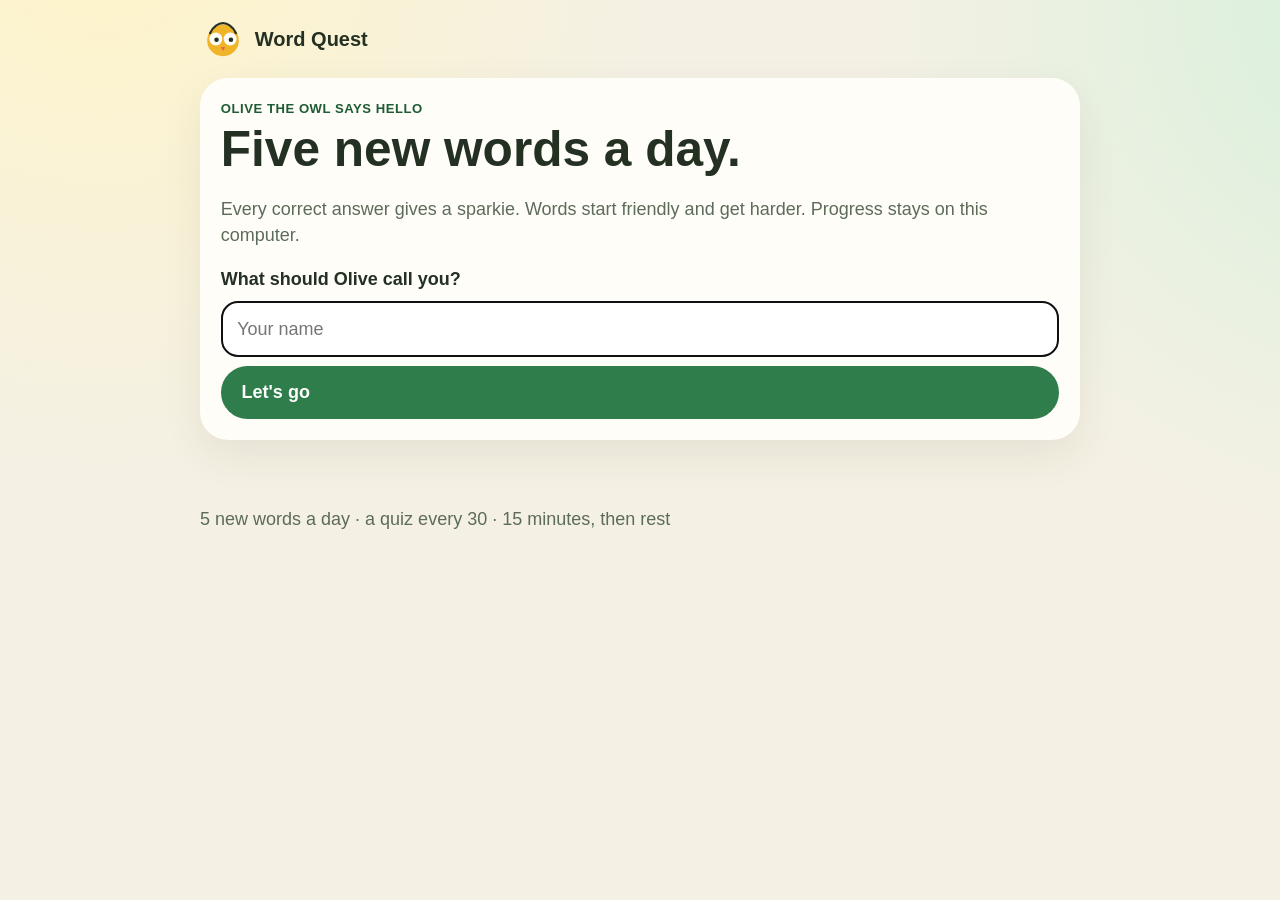
==== commit 0857d4bd: "Publish a fresh Word Quest page that is not cached. The new link shows a sparkie for every correct a" ====
--- a/index.html
+++ b/index.html
@@ -3,8 +3,10 @@
 <head>
   <meta charset="utf-8">
   <meta name="viewport" content="width=device-width, initial-scale=1">
+  <meta http-equiv="Cache-Control" content="no-cache, no-store, must-revalidate">
+  <meta http-equiv="Pragma" content="no-cache">
+  <meta http-equiv="Expires" content="0">
   <title>Word Quest</title>
-  <link rel="icon" href="data:image/svg+xml,%3Csvg xmlns='http://www.w3.org/2000/svg' viewBox='0 0 64 64'%3E%3Ccircle cx='32' cy='34' r='22' fill='%23f0b429'/%3E%3Ccircle cx='22' cy='32' r='9' fill='%23fffdf8'/%3E%3Ccircle cx='42' cy='32' r='9' fill='%23fffdf8'/%3E%3Ccircle cx='23' cy='33' r='3.2' fill='%23243022'/%3E%3Ccircle cx='43' cy='33' r='3.2' fill='%23243022'/%3E%3Cpath d='M29 43h6l-3 6z' fill='%23e36a45'/%3E%3C/svg%3E">
   <style>
 :root {
   --ink: #243022;
@@ -190,7 +192,34 @@
   animation: burst 720ms ease-out forwards;
 }
 @keyframes burst {
-  to { transform: translate(var(--dx), var(--dy)) scale(0.3) rotate(140deg); opacity: 0; }
+  to { transform: translate(var(--dx), var(--dy)) scale(0.4) rotate(140deg); opacity: 0; }
+}
+.spark { font-size: 1.6rem; }
+.sparkie-count {
+  margin-left: auto;
+  background: #fff4c2;
+  color: #8a5a00;
+  font-weight: 800;
+  border-radius: 999px;
+  padding: 0.45rem 0.8rem;
+  box-shadow: var(--shadow);
+  border: 3px solid #e36a45;
+}
+.timer { margin-left: 0; }
+.sparkie-count.pop { animation: pop 0.45s ease; }
+.sparkie-pop {
+  position: fixed;
+  font-weight: 800;
+  font-size: 1.6rem;
+  color: #e36a45;
+  transform: translate(-50%, -50%);
+  animation: floatup 1s ease-out forwards;
+}
+@keyframes pop {
+  40% { transform: scale(1.25); }
+}
+@keyframes floatup {
+  to { transform: translate(-50%, -80px); opacity: 0; }
 }
 @keyframes shake {
   20% { transform: translateX(-6px); }
@@ -645,11 +674,19 @@
   }
 
   function burst(x, y) {
+    var layer = document.getElementById("sparkles");
+    if (!layer) return;
+    var pop = document.createElement("span");
+    pop.className = "sparkie-pop";
+    pop.textContent = "+1 ✦";
+    pop.style.left = x + "px";
+    pop.style.top = y + "px";
+    layer.appendChild(pop);
+    setTimeout(function () { pop.remove(); }, 1100);
     if (window.matchMedia("(prefers-reduced-motion: reduce)").matches) return;
-    var layer = document.getElementById("sparkles");
     var glyphs = ["✦", "✧", "✸", "★", "✶"];
     var colors = ["#f0b429", "#e36a45", "#2f7d4a", "#fff4c2", "#7eb6d9"];
-    for (var i = 0; i < 26; i++) {
+    for (var i = 0; i < 32; i++) {
       var spark = document.createElement("span");
       spark.className = "spark";
       spark.textContent = glyphs[i % glyphs.length];
@@ -657,11 +694,24 @@
       spark.style.top = y + "px";
       spark.style.color = colors[i % colors.length];
       var angle = Math.random() * Math.PI * 2;
-      var dist = 50 + Math.random() * 140;
+      var dist = 60 + Math.random() * 160;
       spark.style.setProperty("--dx", Math.cos(angle) * dist + "px");
-      spark.style.setProperty("--dy", Math.sin(angle) * dist - 30 + "px");
+      spark.style.setProperty("--dy", Math.sin(angle) * dist - 40 + "px");
       layer.appendChild(spark);
-      setTimeout(function (node) { node.remove(); }, 750, spark);
+      setTimeout(function (node) { node.remove(); }, 1100, spark);
+    }
+  }
+
+  function giveSparkie(x, y) {
+    state.sparkies = (state.sparkies || 0) + 1;
+    save();
+    burst(x, y);
+    var badge = document.getElementById("sparkie-count");
+    if (badge) {
+      badge.textContent = "✦ " + state.sparkies;
+      badge.classList.remove("pop");
+      void badge.offsetWidth;
+      badge.classList.add("pop");
     }
   }
 
@@ -689,12 +739,23 @@
     if (!state.name || locked) {
       nav.hidden = true;
       timer.hidden = true;
-      who.textContent = "";
+      var hiddenBadge = document.getElementById("sparkie-count");
+      if (hiddenBadge) hiddenBadge.hidden = true;
+      who.textContent = state.name ? "✦ " + (state.sparkies || 0) + " sparkies" : "";
       return;
     }
     nav.hidden = false;
     nav.innerHTML = '<button type="button" data-go="home">Today</button><button type="button" data-go="review">Review</button><button type="button" data-go="progress">Progress</button>';
     timer.hidden = false;
+    var badge = document.getElementById("sparkie-count");
+    if (!badge) {
+      badge = document.createElement("div");
+      badge.id = "sparkie-count";
+      badge.className = "sparkie-count";
+      timer.parentNode.insertBefore(badge, timer);
+    }
+    badge.hidden = false;
+    badge.textContent = "✦ " + (state.sparkies || 0);
     var left = remaining();
     timer.classList.toggle("is-low", left <= 120);
     timer.querySelector("[data-clock]").textContent = clock(left);
@@ -884,7 +945,7 @@
 
   function welcomeHtml() {
     return '<section class="hero-card"><p class="kicker">Olive the owl says hello</p><h1>Five new words a day.</h1>' +
-      '<p class="lead">Open this file in any browser. No install. Words start friendly and get harder. Progress stays on this computer.</p>' +
+      '<p class="lead">Every correct answer gives a sparkie. Words start friendly and get harder. Progress stays on this computer.</p>' +
       (note ? banner() : "") +
       '<form class="stack" data-answer="welcome"><label for="name">What should Olive call you?</label>' +
       '<input id="name" name="name" maxlength="20" autocomplete="nickname" placeholder="Your name" autofocus>' +
@@ -1003,27 +1064,26 @@
       }
       if (quest.quizDue(state)) note = { kind: "level", text: "You have learned " + state.learned.length + " words. Quiz time!" };
       else if (quest.wordsFinished(state, day)) note = { kind: "good", text: "Those are your words for today. Come back tomorrow for five more." };
+      if (result.fresh) giveSparkie(point.left + point.width / 2, point.top + point.height / 2);
       save();
-      var sparkleAt = { x: point.left + point.width / 2, y: point.top + point.height / 2 };
       setTimeout(function () {
-        draw(quest.wordsFinished(state, day) || quest.quizDue(state) ? "home" : "learn", sparkleAt);
-      }, 650);
-      burst(sparkleAt.x, sparkleAt.y);
+        draw(quest.wordsFinished(state, day) || quest.quizDue(state) ? "home" : "learn");
+      }, 900);
       return;
     }
     if (kind === "quiz") {
       var index = Number(form.getAttribute("data-index"));
       var before = state.quiz.questions[index];
-      var correct = before && choice === before.correct;
+      var correct = before && !before.selected && choice === before.correct;
       quest.answerQuiz(state, index, choice, day);
-      save();
       if (correct && button) {
         var rect = button.getBoundingClientRect();
-        burst(rect.left + rect.width / 2, rect.top + rect.height / 2);
+        giveSparkie(rect.left + rect.width / 2, rect.top + rect.height / 2);
       }
+      save();
       setTimeout(function () {
-        draw(state.quiz && state.quiz.done ? "result" : "quiz", state.quiz && state.quiz.done && state.quiz.score >= 8 ? { x: window.innerWidth / 2, y: 160 } : null);
-      }, correct ? 500 : 0);
+        draw(state.quiz && state.quiz.done ? "result" : "quiz");
+      }, correct ? 900 : 0);
     }
   });
 
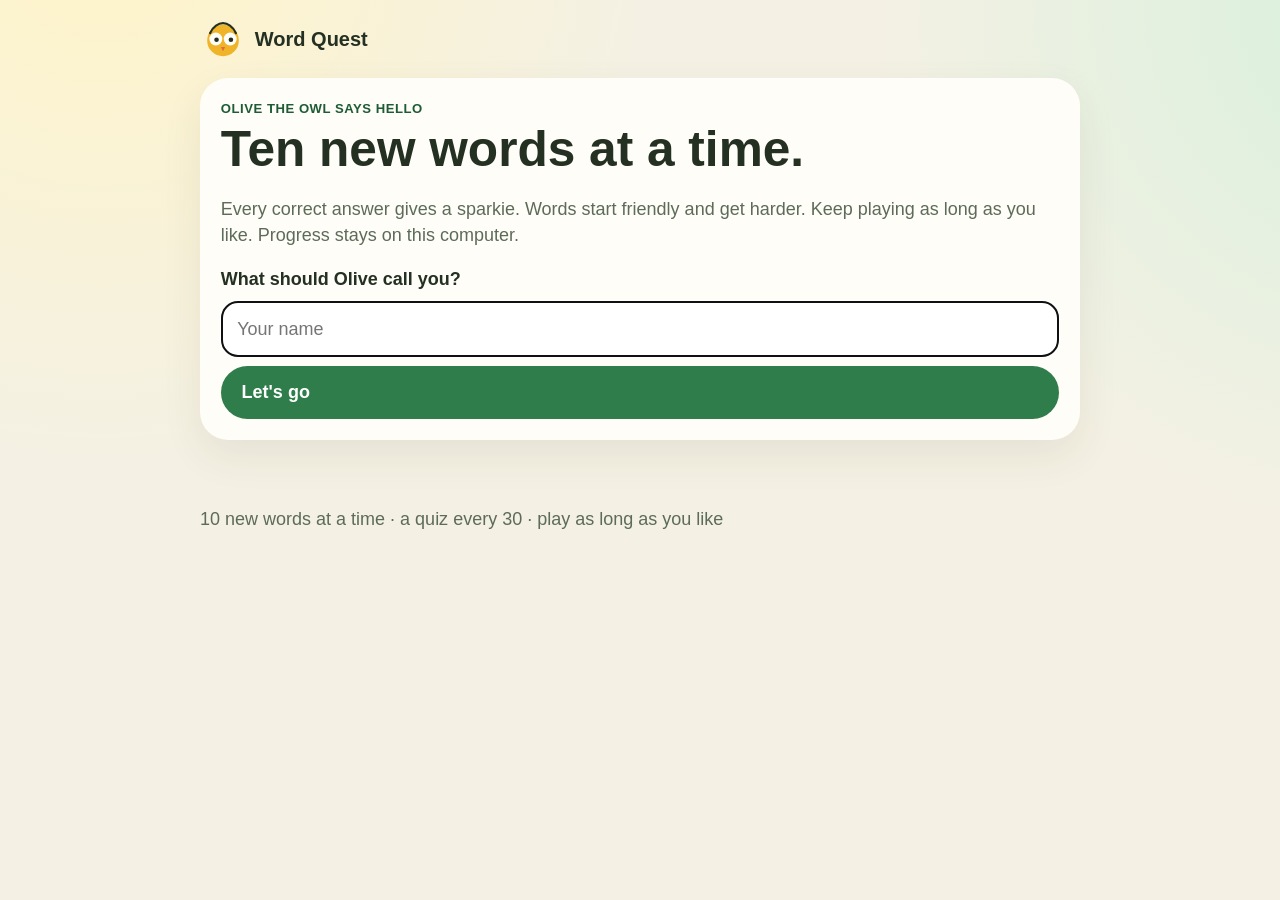
==== commit 32f9765d: "Give ten words at a time and let play continue without a time limit. Sets are ten words, the 15-minu" ====
--- a/index.html
+++ b/index.html
@@ -3,10 +3,8 @@
 <head>
   <meta charset="utf-8">
   <meta name="viewport" content="width=device-width, initial-scale=1">
-  <meta http-equiv="Cache-Control" content="no-cache, no-store, must-revalidate">
-  <meta http-equiv="Pragma" content="no-cache">
-  <meta http-equiv="Expires" content="0">
   <title>Word Quest</title>
+  <link rel="icon" href="data:image/svg+xml,%3Csvg xmlns='http://www.w3.org/2000/svg' viewBox='0 0 64 64'%3E%3Ccircle cx='32' cy='34' r='22' fill='%23f0b429'/%3E%3Ccircle cx='22' cy='32' r='9' fill='%23fffdf8'/%3E%3Ccircle cx='42' cy='32' r='9' fill='%23fffdf8'/%3E%3Ccircle cx='23' cy='33' r='3.2' fill='%23243022'/%3E%3Ccircle cx='43' cy='33' r='3.2' fill='%23243022'/%3E%3Cpath d='M29 43h6l-3 6z' fill='%23e36a45'/%3E%3C/svg%3E">
   <style>
 :root {
   --ink: #243022;
@@ -236,8 +234,7 @@
   .spark, .choice.shake { animation: none; }
 }
 
-  </style>
-</head>
+</style></head>
 <body>
   <div id="sparkles" class="sparkle-layer" aria-hidden="true"></div>
   <a class="skip" href="#app">Skip to the words</a>
@@ -262,7 +259,7 @@
   </header>
   <main id="app"></main>
   <footer class="foot">
-    <p>5 new words a day · a quiz every 30 · 15 minutes, then rest</p>
+    <p>10 new words at a time · a quiz every 30 · play as long as you like</p>
     <p id="who"></p>
   </footer>
   <script>
@@ -275,10 +272,9 @@
     root.WordQuest = factory();
   }
 })(typeof self !== "undefined" ? self : this, function () {
-  var PER_DAY = 5;
+  var PER_DAY = 10;
   var QUIZ_EVERY = 30;
   var QUIZ_LENGTH = 10;
-  var LIMIT = 15 * 60;
 
   function dateKey(date) {
     var y = date.getFullYear();
@@ -400,35 +396,48 @@
     }).slice(0, count);
   }
 
-  function fillPlan(state, words, today) {
-    var carry = unfinished(state).filter(function (item) {
+  function fillPlan(state, words, today, extra) {
+    var carry = extra ? [] : unfinished(state).filter(function (item) {
       return item.on !== today;
     });
-    var alreadyNew = state.assigned.filter(function (item) {
+    var alreadyNew = extra ? 0 : state.assigned.filter(function (item) {
       return item.on === today;
     }).length;
-    if (quizDue(state) && carry.length === 0 && alreadyNew === 0) {
+    if (!extra && quizDue(state) && carry.length === 0 && alreadyNew === 0) {
       state.planDate = today;
       state.planWords = [];
       state.waitingQuiz = true;
       return;
     }
     var room = Math.max(0, lastMilestone(state) + QUIZ_EVERY - state.assigned.length);
-    var openSlots = Math.max(0, PER_DAY - carry.length - alreadyNew);
+    var openSlots = extra ? PER_DAY : Math.max(0, PER_DAY - carry.length - alreadyNew);
     var need = Math.min(room, openSlots);
+    var added = [];
     nextWords(state, words, need).forEach(function (word) {
       state.assigned.push({ text: word.text, on: today });
+      added.push(word.text);
     });
     var learned = learnedSet(state);
     state.planDate = today;
-    state.planWords = carry.map(function (item) { return item.text; }).concat(
+    var planned = extra ? added : carry.map(function (item) { return item.text; }).concat(
       state.assigned.filter(function (item) {
         return item.on === today;
       }).map(function (item) { return item.text; })
     );
     state.waitingQuiz = false;
-    state.planWords = state.planWords.filter(function (text, index, list) {
+    state.planWords = planned.filter(function (text, index, list) {
       return list.indexOf(text) === index && (!learned[text] || learned[text].on === today);
+    });
+  }
+
+  function topUp(state, words, today) {
+    if (state.waitingQuiz || quizDue(state)) return;
+    if (!state.planWords || state.planWords.length === 0 || state.planWords.length >= PER_DAY) return;
+    var room = Math.max(0, lastMilestone(state) + QUIZ_EVERY - state.assigned.length);
+    var need = Math.min(room, PER_DAY - state.planWords.length);
+    nextWords(state, words, need).forEach(function (word) {
+      state.assigned.push({ text: word.text, on: today });
+      state.planWords.push(word.text);
     });
   }
 
@@ -439,7 +448,36 @@
     }
     if (state.waitingQuiz && !quizDue(state)) {
       fillPlan(state, words, today);
-    }
+      return;
+    }
+    topUp(state, words, today);
+  }
+
+  function keepPlaying(state, words, today) {
+    if (quizDue(state) && unfinished(state).length === 0) {
+      state.waitingQuiz = true;
+      state.planWords = [];
+      return;
+    }
+    var left = orderedWords(words).filter(function (word) {
+      return !assignedSet(state)[word.text];
+    });
+    if (left.length === 0) {
+      var name = state.name;
+      var sparkies = state.sparkies || 0;
+      var streak = state.streak || 0;
+      var lastCompleted = state.lastCompleted || "";
+      var fresh = blankState();
+      fresh.name = name;
+      fresh.sparkies = sparkies;
+      fresh.streak = streak;
+      fresh.lastCompleted = lastCompleted;
+      Object.keys(state).forEach(function (key) { delete state[key]; });
+      Object.keys(fresh).forEach(function (key) { state[key] = fresh[key]; });
+      ensurePlan(state, words, today);
+      return;
+    }
+    fillPlan(state, words, today, true);
   }
 
   function board(state, words, today) {
@@ -576,7 +614,6 @@
   }
 
   function screen(state, words, today) {
-    if ((state.secondsUsed || 0) >= LIMIT && state.usageDate === today) return "timeup";
     if (!state.name) return "welcome";
     if (quizDue(state) && unfinished(state).length === 0) return "quiz";
     if (state.quiz && !state.quiz.done) return "quiz";
@@ -591,13 +628,8 @@
     return "learn";
   }
 
-  function tick(state, today, active) {
-    if (state.usageDate !== today) {
-      state.usageDate = today;
-      state.secondsUsed = 0;
-    }
-    if (active && state.secondsUsed < LIMIT) state.secondsUsed += 1;
-    return Math.max(0, LIMIT - state.secondsUsed);
+  function tick() {
+    return null;
   }
 
   function cleanName(raw) {
@@ -610,7 +642,6 @@
     PER_DAY: PER_DAY,
     QUIZ_EVERY: QUIZ_EVERY,
     QUIZ_LENGTH: QUIZ_LENGTH,
-    LIMIT: LIMIT,
     dateKey: dateKey,
     blankState: blankState,
     board: board,
@@ -625,7 +656,8 @@
     tick: tick,
     cleanName: cleanName,
     wordsFinished: wordsFinished,
-    ensurePlan: ensurePlan
+    ensurePlan: ensurePlan,
+    keepPlaying: keepPlaying
   };
 });
 
@@ -661,16 +693,6 @@
     return String(value == null ? "" : value).replace(/[&<>"']/g, function (ch) {
       return { "&": "&amp;", "<": "&lt;", ">": "&gt;", '"': "&quot;", "'": "&#39;" }[ch];
     });
-  }
-
-  function clock(seconds) {
-    seconds = Math.max(0, seconds | 0);
-    return Math.floor(seconds / 60) + ":" + String(seconds % 60).padStart(2, "0");
-  }
-
-  function remaining() {
-    if (state.usageDate !== today()) return quest.LIMIT;
-    return Math.max(0, quest.LIMIT - (state.secondsUsed || 0));
   }
 
   function burst(x, y) {
@@ -746,7 +768,7 @@
     }
     nav.hidden = false;
     nav.innerHTML = '<button type="button" data-go="home">Today</button><button type="button" data-go="review">Review</button><button type="button" data-go="progress">Progress</button>';
-    timer.hidden = false;
+    timer.hidden = true;
     var badge = document.getElementById("sparkie-count");
     if (!badge) {
       badge = document.createElement("div");
@@ -756,10 +778,6 @@
     }
     badge.hidden = false;
     badge.textContent = "✦ " + (state.sparkies || 0);
-    var left = remaining();
-    timer.classList.toggle("is-low", left <= 120);
-    timer.querySelector("[data-clock]").textContent = clock(left);
-    timer.querySelector("[data-bar]").style.width = (left / quest.LIMIT) * 100 + "%";
     who.innerHTML = "Playing as " + esc(state.name) + ' · <button class="linkish" type="button" data-go="switch">Switch player</button>';
   }
 
@@ -782,7 +800,7 @@
     var current = quest.currentWord(state, words, day);
     var mode = quest.screen(state, words, day);
     var level = levelMeta(currentLevelNumber());
-    var title = "Five words are waiting.";
+    var title = "Ten words are waiting.";
     var body = "<p>Today's level: " + level.emoji + " " + esc(level.name) + ". " + esc(level.blurb) + "</p>" +
       dots(items, current) +
       '<button class="primary" type="button" data-go="learn">' + (items.some(function (item) { return item.learned; }) ? "Continue today's words" : "Start today's words") + "</button>";
@@ -791,12 +809,14 @@
       body = "<p>You have learned " + state.learned.length + " words. Show what you remember with 10 questions.</p>" +
         '<button class="primary" type="button" data-go="quiz">Start the quiz</button>';
     } else if (mode === "done") {
-      title = "You did it for today.";
-      body = "<p>Come back tomorrow. The next five words will be a step harder.</p>" +
+      title = "Ten words done.";
+      body = "<p>Keep going. The next ten are ready, and they get harder as you climb.</p>" +
+        '<button class="primary" type="button" data-go="keep">Keep playing</button>' +
         '<button class="secondary" type="button" data-go="review">Review what you know</button>';
     } else if (mode === "champion") {
       title = "You learned the whole path.";
-      body = '<button class="primary" type="button" data-go="review">Review your words</button>';
+      body = "<p>Sparkies stay with you. The words start again, from the friendly ones.</p>" +
+        '<button class="primary" type="button" data-go="keep">Play again</button>';
     }
     var learned = state.learned.length;
     var into = learned % quest.QUIZ_EVERY;
@@ -944,44 +964,35 @@
   }
 
   function welcomeHtml() {
-    return '<section class="hero-card"><p class="kicker">Olive the owl says hello</p><h1>Five new words a day.</h1>' +
-      '<p class="lead">Every correct answer gives a sparkie. Words start friendly and get harder. Progress stays on this computer.</p>' +
+    return '<section class="hero-card"><p class="kicker">Olive the owl says hello</p><h1>Ten new words at a time.</h1>' +
+      '<p class="lead">Every correct answer gives a sparkie. Words start friendly and get harder. Keep playing as long as you like. Progress stays on this computer.</p>' +
       (note ? banner() : "") +
       '<form class="stack" data-answer="welcome"><label for="name">What should Olive call you?</label>' +
       '<input id="name" name="name" maxlength="20" autocomplete="nickname" placeholder="Your name" autofocus>' +
       '<button class="primary" type="submit">Let\'s go</button></form></section>';
   }
 
-  function timeupHtml() {
-    return '<section class="hero-card"><p class="kicker">Olive is tucking the words in</p><h1>That\'s 15 minutes.</h1>' +
-      "<p class=\"lead\">Your words are saved on this computer. Word Quest opens again tomorrow.</p><p class=\"streak\">" +
-      state.learned.length + " words learned · " + esc(quest.streakMessage(state, today())) + "</p></section>";
-  }
-
   function draw(nextView, sparkleAt) {
     var day = today();
-    var locked = state.name && state.usageDate === day && state.secondsUsed >= quest.LIMIT;
-    if (locked) nextView = "timeup";
-    else if (!state.name) nextView = "welcome";
+    if (!state.name) nextView = "welcome";
     else if (!nextView || nextView === "home" || nextView === "learn" || nextView === "quiz") {
       var mode = quest.screen(state, words, day);
       if (!nextView || nextView === "home") {
         if (mode === "result") nextView = "result";
         else nextView = "home";
-      } else if (nextView === "learn" && (mode === "quiz" || mode === "result" || mode === "done" || mode === "champion" || mode === "timeup")) {
+      } else if (nextView === "learn" && (mode === "quiz" || mode === "result" || mode === "done" || mode === "champion")) {
         nextView = mode === "quiz" ? "quiz" : (mode === "result" ? "result" : "home");
       }
     }
     view = nextView;
     var html = view === "welcome" ? welcomeHtml() :
-      view === "timeup" ? timeupHtml() :
       view === "learn" ? learnHtml() :
       view === "quiz" ? quizHtml() :
       view === "result" ? resultHtml() :
       view === "progress" ? progressHtml() :
       view === "review" ? reviewHtml() : homeHtml();
     document.getElementById("app").innerHTML = html;
-    renderNav(locked || view === "welcome");
+    renderNav(view === "welcome");
     if (sparkleAt) burst(sparkleAt.x, sparkleAt.y);
     var field = document.getElementById("name") || document.getElementById("filter");
     if (field) field.focus();
@@ -1018,6 +1029,20 @@
       quest.startQuiz(state, words);
       save();
       draw("quiz");
+      return;
+    }
+    if (target === "keep") {
+      var dayNow = today();
+      quest.keepPlaying(state, words, dayNow);
+      var nextMode = quest.screen(state, words, dayNow);
+      if (nextMode === "quiz") {
+        quest.startQuiz(state, words);
+        note = { kind: "level", text: "Quiz time before the next words." };
+      } else {
+        note = { kind: "good", text: "Ten more words. Let's go." };
+      }
+      save();
+      draw(nextMode === "quiz" ? "quiz" : "learn");
       return;
     }
     draw(target);
@@ -1063,7 +1088,7 @@
         note = { kind: "level", text: "New level: " + meta.emoji + " " + meta.name + ". " + meta.blurb };
       }
       if (quest.quizDue(state)) note = { kind: "level", text: "You have learned " + state.learned.length + " words. Quiz time!" };
-      else if (quest.wordsFinished(state, day)) note = { kind: "good", text: "Those are your words for today. Come back tomorrow for five more." };
+      else if (quest.wordsFinished(state, day)) note = { kind: "good", text: "Those ten are done. Keep playing for the next ten." };
       if (result.fresh) giveSparkie(point.left + point.width / 2, point.top + point.height / 2);
       save();
       setTimeout(function () {
@@ -1096,19 +1121,8 @@
     });
   });
 
-  setInterval(function () {
-    if (!state.name || document.hidden) return;
-    var day = today();
-    var before = remaining();
-    quest.tick(state, day, true);
-    save();
-    if (before > 0 && remaining() === 0) draw("timeup");
-    else if (view !== "timeup") renderNav(false);
-  }, 1000);
-
   draw(state.name ? "home" : "welcome");
 })();
-
-  </script>
+</script>
 </body>
 </html>
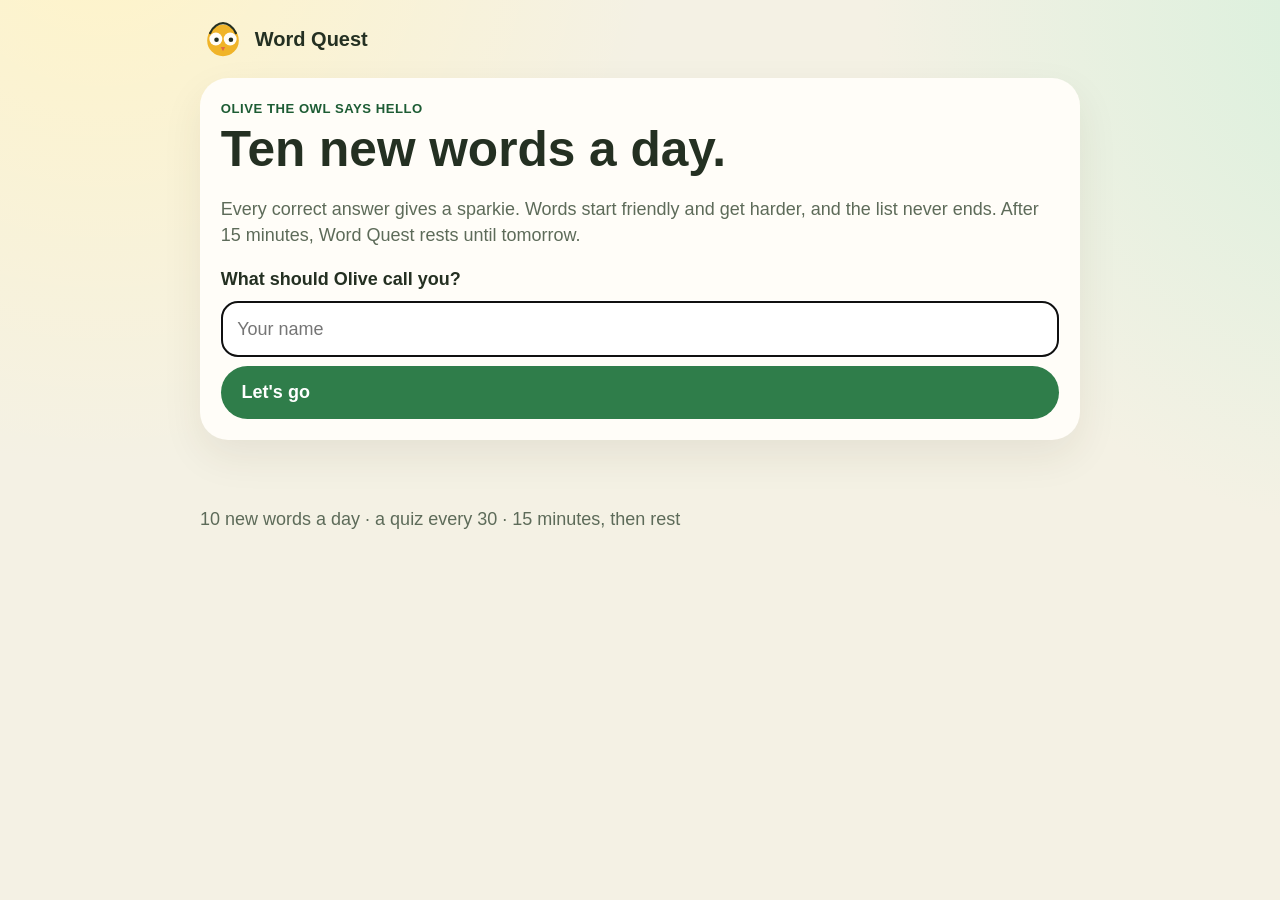
==== commit ae07ae5a: "Update the single-page game with the 15-minute limit and repeating word list. Co-authored-by: vikky1" ====
--- a/index.html
+++ b/index.html
@@ -259,7 +259,7 @@
   </header>
   <main id="app"></main>
   <footer class="foot">
-    <p>10 new words at a time · a quiz every 30 · play as long as you like</p>
+    <p>10 new words a day · a quiz every 30 · 15 minutes, then rest</p>
     <p id="who"></p>
   </footer>
   <script>
@@ -275,6 +275,7 @@
   var PER_DAY = 10;
   var QUIZ_EVERY = 30;
   var QUIZ_LENGTH = 10;
+  var LIMIT = 15 * 60;
 
   function dateKey(date) {
     var y = date.getFullYear();
@@ -333,7 +334,8 @@
       streak: 0,
       lastCompleted: "",
       quizzes: {},
-      quiz: null
+      quiz: null,
+      round: 1
     };
   }
 
@@ -396,36 +398,53 @@
     }).slice(0, count);
   }
 
-  function fillPlan(state, words, today, extra) {
-    var carry = extra ? [] : unfinished(state).filter(function (item) {
+  function beginNextRound(state) {
+    var fresh = blankState();
+    fresh.name = state.name;
+    fresh.sparkies = state.sparkies || 0;
+    fresh.streak = state.streak || 0;
+    fresh.lastCompleted = state.lastCompleted || "";
+    fresh.usageDate = state.usageDate || "";
+    fresh.secondsUsed = state.secondsUsed || 0;
+    fresh.round = (state.round || 1) + 1;
+    Object.keys(state).forEach(function (key) { delete state[key]; });
+    Object.keys(fresh).forEach(function (key) { state[key] = fresh[key]; });
+  }
+
+  function fillPlan(state, words, today) {
+    var carry = unfinished(state).filter(function (item) {
       return item.on !== today;
     });
-    var alreadyNew = extra ? 0 : state.assigned.filter(function (item) {
+    var alreadyNew = state.assigned.filter(function (item) {
       return item.on === today;
     }).length;
-    if (!extra && quizDue(state) && carry.length === 0 && alreadyNew === 0) {
+    if (quizDue(state) && carry.length === 0 && alreadyNew === 0) {
       state.planDate = today;
       state.planWords = [];
       state.waitingQuiz = true;
       return;
     }
     var room = Math.max(0, lastMilestone(state) + QUIZ_EVERY - state.assigned.length);
-    var openSlots = extra ? PER_DAY : Math.max(0, PER_DAY - carry.length - alreadyNew);
+    var openSlots = Math.max(0, PER_DAY - carry.length - alreadyNew);
     var need = Math.min(room, openSlots);
-    var added = [];
-    nextWords(state, words, need).forEach(function (word) {
+    var picked = nextWords(state, words, need);
+    if (!picked.length && need > 0 && carry.length === 0 && alreadyNew === 0 && state.assigned.length) {
+      beginNextRound(state);
+      fillPlan(state, words, today);
+      return;
+    }
+    picked.forEach(function (word) {
       state.assigned.push({ text: word.text, on: today });
-      added.push(word.text);
     });
     var learned = learnedSet(state);
     state.planDate = today;
-    var planned = extra ? added : carry.map(function (item) { return item.text; }).concat(
+    state.waitingQuiz = false;
+    state.planWords = carry.map(function (item) { return item.text; }).concat(
       state.assigned.filter(function (item) {
         return item.on === today;
       }).map(function (item) { return item.text; })
     );
-    state.waitingQuiz = false;
-    state.planWords = planned.filter(function (text, index, list) {
+    state.planWords = state.planWords.filter(function (text, index, list) {
       return list.indexOf(text) === index && (!learned[text] || learned[text].on === today);
     });
   }
@@ -451,33 +470,6 @@
       return;
     }
     topUp(state, words, today);
-  }
-
-  function keepPlaying(state, words, today) {
-    if (quizDue(state) && unfinished(state).length === 0) {
-      state.waitingQuiz = true;
-      state.planWords = [];
-      return;
-    }
-    var left = orderedWords(words).filter(function (word) {
-      return !assignedSet(state)[word.text];
-    });
-    if (left.length === 0) {
-      var name = state.name;
-      var sparkies = state.sparkies || 0;
-      var streak = state.streak || 0;
-      var lastCompleted = state.lastCompleted || "";
-      var fresh = blankState();
-      fresh.name = name;
-      fresh.sparkies = sparkies;
-      fresh.streak = streak;
-      fresh.lastCompleted = lastCompleted;
-      Object.keys(state).forEach(function (key) { delete state[key]; });
-      Object.keys(fresh).forEach(function (key) { state[key] = fresh[key]; });
-      ensurePlan(state, words, today);
-      return;
-    }
-    fillPlan(state, words, today, true);
   }
 
   function board(state, words, today) {
@@ -615,6 +607,7 @@
 
   function screen(state, words, today) {
     if (!state.name) return "welcome";
+    if ((state.secondsUsed || 0) >= LIMIT && state.usageDate === today) return "timeup";
     if (quizDue(state) && unfinished(state).length === 0) return "quiz";
     if (state.quiz && !state.quiz.done) return "quiz";
     if (state.quiz && state.quiz.done) return "result";
@@ -628,8 +621,13 @@
     return "learn";
   }
 
-  function tick() {
-    return null;
+  function tick(state, today, active) {
+    if (state.usageDate !== today) {
+      state.usageDate = today;
+      state.secondsUsed = 0;
+    }
+    if (active && state.secondsUsed < LIMIT) state.secondsUsed += 1;
+    return Math.max(0, LIMIT - state.secondsUsed);
   }
 
   function cleanName(raw) {
@@ -642,6 +640,7 @@
     PER_DAY: PER_DAY,
     QUIZ_EVERY: QUIZ_EVERY,
     QUIZ_LENGTH: QUIZ_LENGTH,
+    LIMIT: LIMIT,
     dateKey: dateKey,
     blankState: blankState,
     board: board,
@@ -656,8 +655,7 @@
     tick: tick,
     cleanName: cleanName,
     wordsFinished: wordsFinished,
-    ensurePlan: ensurePlan,
-    keepPlaying: keepPlaying
+    ensurePlan: ensurePlan
   };
 });
 
@@ -687,6 +685,16 @@
 
   function today() {
     return quest.dateKey(new Date());
+  }
+
+  function clock(seconds) {
+    seconds = Math.max(0, seconds | 0);
+    return Math.floor(seconds / 60) + ":" + String(seconds % 60).padStart(2, "0");
+  }
+
+  function remaining() {
+    if (state.usageDate !== today()) return quest.LIMIT;
+    return Math.max(0, quest.LIMIT - (state.secondsUsed || 0));
   }
 
   function esc(value) {
@@ -768,7 +776,7 @@
     }
     nav.hidden = false;
     nav.innerHTML = '<button type="button" data-go="home">Today</button><button type="button" data-go="review">Review</button><button type="button" data-go="progress">Progress</button>';
-    timer.hidden = true;
+    timer.hidden = false;
     var badge = document.getElementById("sparkie-count");
     if (!badge) {
       badge = document.createElement("div");
@@ -778,6 +786,10 @@
     }
     badge.hidden = false;
     badge.textContent = "✦ " + (state.sparkies || 0);
+    var left = remaining();
+    timer.classList.toggle("is-low", left <= 120);
+    timer.querySelector("[data-clock]").textContent = clock(left);
+    timer.querySelector("[data-bar]").style.width = (left / quest.LIMIT) * 100 + "%";
     who.innerHTML = "Playing as " + esc(state.name) + ' · <button class="linkish" type="button" data-go="switch">Switch player</button>';
   }
 
@@ -809,14 +821,13 @@
       body = "<p>You have learned " + state.learned.length + " words. Show what you remember with 10 questions.</p>" +
         '<button class="primary" type="button" data-go="quiz">Start the quiz</button>';
     } else if (mode === "done") {
-      title = "Ten words done.";
-      body = "<p>Keep going. The next ten are ready, and they get harder as you climb.</p>" +
-        '<button class="primary" type="button" data-go="keep">Keep playing</button>' +
+      title = "You did it for today.";
+      body = "<p>Come back tomorrow. The next ten words will be a step harder.</p>" +
         '<button class="secondary" type="button" data-go="review">Review what you know</button>';
     } else if (mode === "champion") {
-      title = "You learned the whole path.";
-      body = "<p>Sparkies stay with you. The words start again, from the friendly ones.</p>" +
-        '<button class="primary" type="button" data-go="keep">Play again</button>';
+      title = "This round is complete.";
+      body = "<p>There is no last word. Tomorrow starts again at the beginning, and the list keeps going.</p>" +
+        '<button class="secondary" type="button" data-go="review">Review what you know</button>';
     }
     var learned = state.learned.length;
     var into = learned % quest.QUIZ_EVERY;
@@ -964,35 +975,44 @@
   }
 
   function welcomeHtml() {
-    return '<section class="hero-card"><p class="kicker">Olive the owl says hello</p><h1>Ten new words at a time.</h1>' +
-      '<p class="lead">Every correct answer gives a sparkie. Words start friendly and get harder. Keep playing as long as you like. Progress stays on this computer.</p>' +
+    return '<section class="hero-card"><p class="kicker">Olive the owl says hello</p><h1>Ten new words a day.</h1>' +
+      '<p class="lead">Every correct answer gives a sparkie. Words start friendly and get harder, and the list never ends. After 15 minutes, Word Quest rests until tomorrow.</p>' +
       (note ? banner() : "") +
       '<form class="stack" data-answer="welcome"><label for="name">What should Olive call you?</label>' +
       '<input id="name" name="name" maxlength="20" autocomplete="nickname" placeholder="Your name" autofocus>' +
       '<button class="primary" type="submit">Let\'s go</button></form></section>';
   }
 
+  function timeupHtml() {
+    return '<section class="hero-card"><p class="kicker">Olive is tucking the words in</p><h1>That\'s 15 minutes.</h1>' +
+      "<p class=\"lead\">Your words are saved on this computer. Word Quest opens again tomorrow, and there are always more words.</p><p class=\"streak\">" +
+      state.learned.length + " words learned · " + esc(quest.streakMessage(state, today())) + "</p></section>";
+  }
+
   function draw(nextView, sparkleAt) {
     var day = today();
-    if (!state.name) nextView = "welcome";
+    var locked = state.name && state.usageDate === day && state.secondsUsed >= quest.LIMIT;
+    if (locked) nextView = "timeup";
+    else if (!state.name) nextView = "welcome";
     else if (!nextView || nextView === "home" || nextView === "learn" || nextView === "quiz") {
       var mode = quest.screen(state, words, day);
       if (!nextView || nextView === "home") {
         if (mode === "result") nextView = "result";
         else nextView = "home";
-      } else if (nextView === "learn" && (mode === "quiz" || mode === "result" || mode === "done" || mode === "champion")) {
+      } else if (nextView === "learn" && (mode === "quiz" || mode === "result" || mode === "done" || mode === "champion" || mode === "timeup")) {
         nextView = mode === "quiz" ? "quiz" : (mode === "result" ? "result" : "home");
       }
     }
     view = nextView;
     var html = view === "welcome" ? welcomeHtml() :
+      view === "timeup" ? timeupHtml() :
       view === "learn" ? learnHtml() :
       view === "quiz" ? quizHtml() :
       view === "result" ? resultHtml() :
       view === "progress" ? progressHtml() :
       view === "review" ? reviewHtml() : homeHtml();
     document.getElementById("app").innerHTML = html;
-    renderNav(view === "welcome");
+    renderNav(locked || view === "welcome" || view === "timeup");
     if (sparkleAt) burst(sparkleAt.x, sparkleAt.y);
     var field = document.getElementById("name") || document.getElementById("filter");
     if (field) field.focus();
@@ -1029,20 +1049,6 @@
       quest.startQuiz(state, words);
       save();
       draw("quiz");
-      return;
-    }
-    if (target === "keep") {
-      var dayNow = today();
-      quest.keepPlaying(state, words, dayNow);
-      var nextMode = quest.screen(state, words, dayNow);
-      if (nextMode === "quiz") {
-        quest.startQuiz(state, words);
-        note = { kind: "level", text: "Quiz time before the next words." };
-      } else {
-        note = { kind: "good", text: "Ten more words. Let's go." };
-      }
-      save();
-      draw(nextMode === "quiz" ? "quiz" : "learn");
       return;
     }
     draw(target);
@@ -1088,7 +1094,7 @@
         note = { kind: "level", text: "New level: " + meta.emoji + " " + meta.name + ". " + meta.blurb };
       }
       if (quest.quizDue(state)) note = { kind: "level", text: "You have learned " + state.learned.length + " words. Quiz time!" };
-      else if (quest.wordsFinished(state, day)) note = { kind: "good", text: "Those ten are done. Keep playing for the next ten." };
+      else if (quest.wordsFinished(state, day)) note = { kind: "good", text: "Those are your ten words for today. Come back tomorrow for more." };
       if (result.fresh) giveSparkie(point.left + point.width / 2, point.top + point.height / 2);
       save();
       setTimeout(function () {
@@ -1121,6 +1127,16 @@
     });
   });
 
+  setInterval(function () {
+    if (!state.name || document.hidden || view === "timeup") return;
+    var day = today();
+    var before = remaining();
+    quest.tick(state, day, true);
+    save();
+    if (before > 0 && remaining() === 0) draw("timeup");
+    else renderNav(false);
+  }, 1000);
+
   draw(state.name ? "home" : "welcome");
 })();
 </script>
